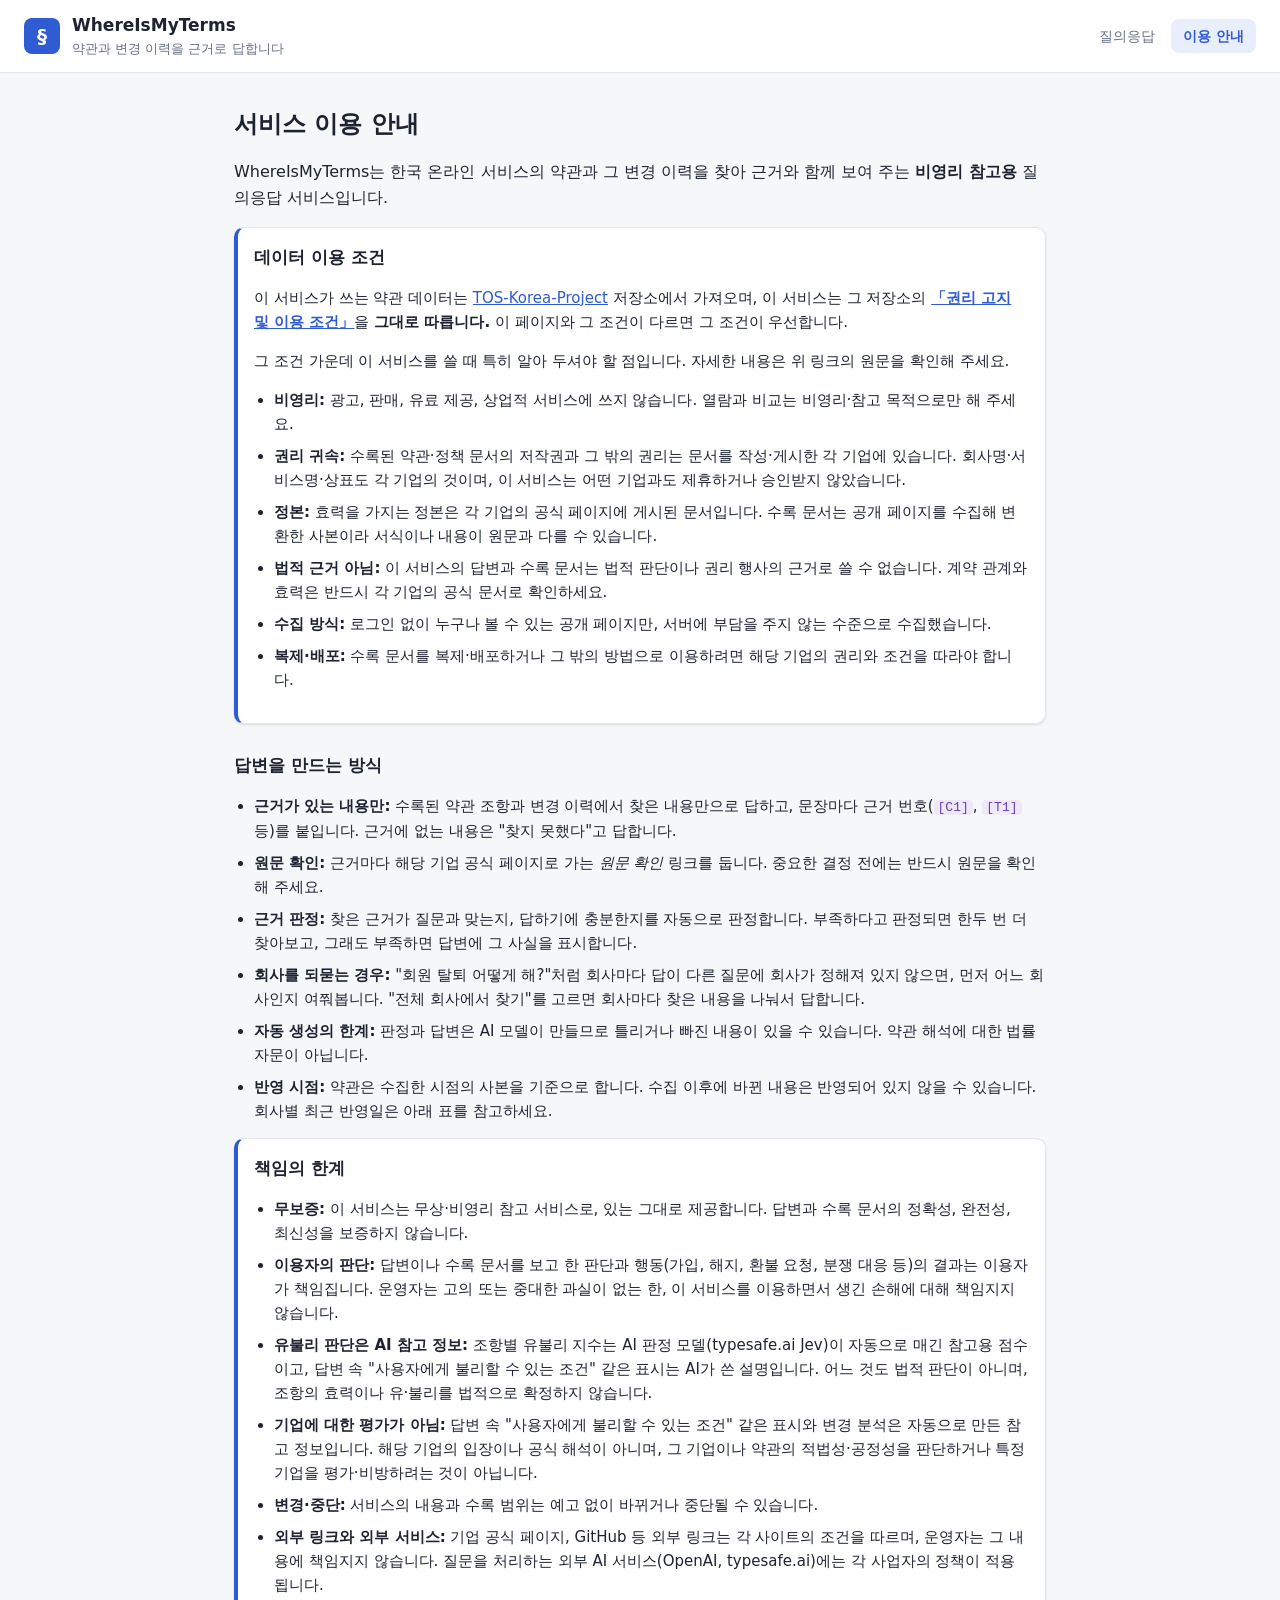
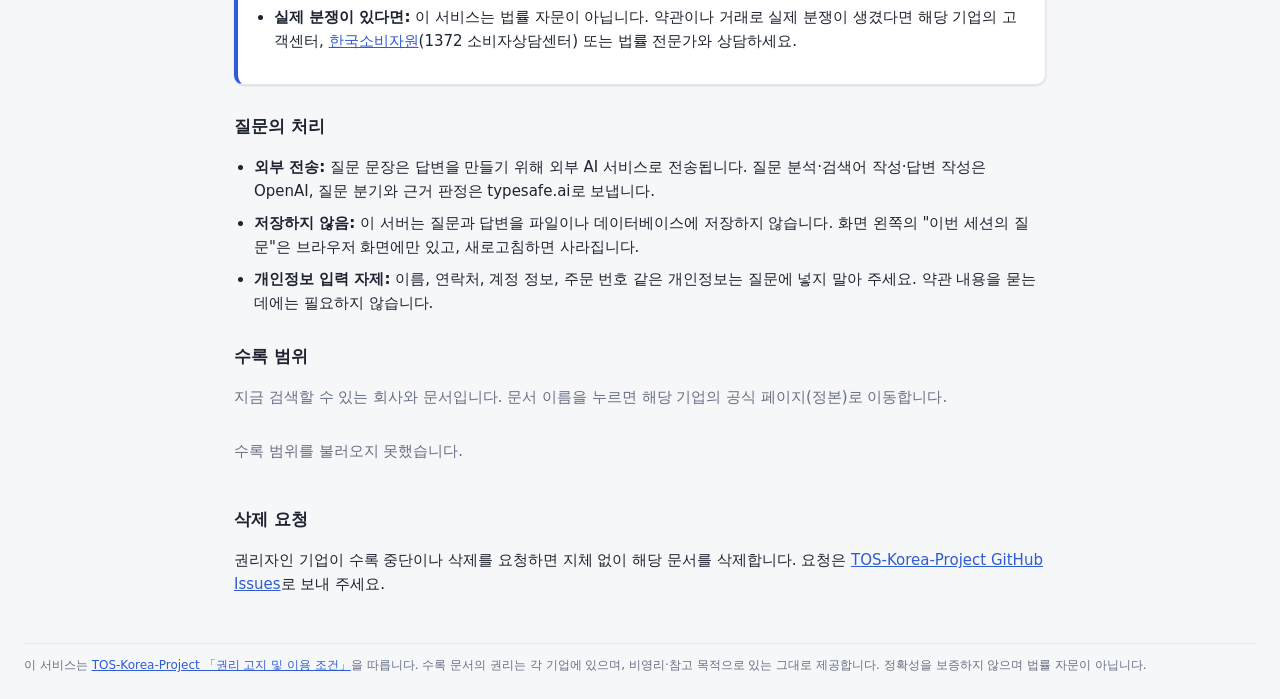
==== wimt/web_static/rules.html @ f5bdb1ad "WhereIsMyTerms: 약관 변경 추적 + 약관 질의응답 (공개본) 약관을 조항 단위로 나눠 버전 사이 변경과 유불리(AI 참고 점수)를 추적하고, 약관·변경 이력·인용 법령" ====
<!doctype html>
<html lang="ko">
<head>
  <meta charset="utf-8">
  <meta name="viewport" content="width=device-width, initial-scale=1">
  <title>서비스 이용 안내 · WhereIsMyTerms</title>
  <link rel="stylesheet" href="app.css">
</head>
<body>
  <header class="topbar">
    <div class="brand">
      <span class="logo" aria-hidden="true">§</span>
      <div>
        <h1>WhereIsMyTerms</h1>
        <p>약관과 변경 이력을 근거로 답합니다</p>
      </div>
      <nav class="tabs" aria-label="페이지">
        <a href="/">질의응답</a>
        <a href="/rules" aria-current="page">이용 안내</a>
      </nav>
    </div>
  </header>

  <main class="doc">
    <h1>서비스 이용 안내</h1>
    <p class="lead">WhereIsMyTerms는 한국 온라인 서비스의 약관과 그 변경 이력을 찾아 근거와 함께 보여 주는 <strong>비영리 참고용</strong> 질의응답 서비스입니다.</p>

    <section class="card callout">
      <h2>데이터 이용 조건</h2>
      <p>이 서비스가 쓰는 약관 데이터는 <a href="https://github.com/jinbumlee95/TOS-Korea-Project" target="_blank" rel="noopener">TOS-Korea-Project</a> 저장소에서 가져오며,
        이 서비스는 그 저장소의
        <a href="https://github.com/jinbumlee95/TOS-Korea-Project/tree/main#%EA%B6%8C%EB%A6%AC-%EA%B3%A0%EC%A7%80-%EB%B0%8F-%EC%9D%B4%EC%9A%A9-%EC%A1%B0%EA%B1%B4" target="_blank" rel="noopener"><strong>「권리 고지 및 이용 조건」</strong></a>을
        <strong>그대로 따릅니다.</strong> 이 페이지와 그 조건이 다르면 그 조건이 우선합니다.</p>
      <p>그 조건 가운데 이 서비스를 쓸 때 특히 알아 두셔야 할 점입니다. 자세한 내용은 위 링크의 원문을 확인해 주세요.</p>
      <ul>
        <li><strong>비영리:</strong> 광고, 판매, 유료 제공, 상업적 서비스에 쓰지 않습니다. 열람과 비교는 비영리·참고 목적으로만 해 주세요.</li>
        <li><strong>권리 귀속:</strong> 수록된 약관·정책 문서의 저작권과 그 밖의 권리는 문서를 작성·게시한 각 기업에 있습니다. 회사명·서비스명·상표도 각 기업의 것이며, 이 서비스는 어떤 기업과도 제휴하거나 승인받지 않았습니다.</li>
        <li><strong>정본:</strong> 효력을 가지는 정본은 각 기업의 공식 페이지에 게시된 문서입니다. 수록 문서는 공개 페이지를 수집해 변환한 사본이라 서식이나 내용이 원문과 다를 수 있습니다.</li>
        <li><strong>법적 근거 아님:</strong> 이 서비스의 답변과 수록 문서는 법적 판단이나 권리 행사의 근거로 쓸 수 없습니다. 계약 관계와 효력은 반드시 각 기업의 공식 문서로 확인하세요.</li>
        <li><strong>수집 방식:</strong> 로그인 없이 누구나 볼 수 있는 공개 페이지만, 서버에 부담을 주지 않는 수준으로 수집했습니다.</li>
        <li><strong>복제·배포:</strong> 수록 문서를 복제·배포하거나 그 밖의 방법으로 이용하려면 해당 기업의 권리와 조건을 따라야 합니다.</li>
      </ul>
    </section>

    <section>
      <h2>답변을 만드는 방식</h2>
      <ul>
        <li><strong>근거가 있는 내용만:</strong> 수록된 약관 조항과 변경 이력에서 찾은 내용만으로 답하고, 문장마다 근거 번호(<code>[C1]</code>, <code>[T1]</code> 등)를 붙입니다. 근거에 없는 내용은 "찾지 못했다"고 답합니다.</li>
        <li><strong>원문 확인:</strong> 근거마다 해당 기업 공식 페이지로 가는 <em>원문 확인</em> 링크를 둡니다. 중요한 결정 전에는 반드시 원문을 확인해 주세요.</li>
        <li><strong>근거 판정:</strong> 찾은 근거가 질문과 맞는지, 답하기에 충분한지를 자동으로 판정합니다. 부족하다고 판정되면 한두 번 더 찾아보고, 그래도 부족하면 답변에 그 사실을 표시합니다.</li>
        <li><strong>회사를 되묻는 경우:</strong> "회원 탈퇴 어떻게 해?"처럼 회사마다 답이 다른 질문에 회사가 정해져 있지 않으면, 먼저 어느 회사인지 여쭤봅니다. "전체 회사에서 찾기"를 고르면 회사마다 찾은 내용을 나눠서 답합니다.</li>
        <li><strong>자동 생성의 한계:</strong> 판정과 답변은 AI 모델이 만들므로 틀리거나 빠진 내용이 있을 수 있습니다. 약관 해석에 대한 법률 자문이 아닙니다.</li>
        <li><strong>반영 시점:</strong> 약관은 수집한 시점의 사본을 기준으로 합니다. 수집 이후에 바뀐 내용은 반영되어 있지 않을 수 있습니다. 회사별 최근 반영일은 아래 표를 참고하세요.</li>
      </ul>
    </section>

    <section class="card callout">
      <h2>책임의 한계</h2>
      <ul>
        <li><strong>무보증:</strong> 이 서비스는 무상·비영리 참고 서비스로, 있는 그대로 제공합니다. 답변과 수록 문서의 정확성, 완전성, 최신성을 보증하지 않습니다.</li>
        <li><strong>이용자의 판단:</strong> 답변이나 수록 문서를 보고 한 판단과 행동(가입, 해지, 환불 요청, 분쟁 대응 등)의 결과는 이용자가 책임집니다.
          운영자는 고의 또는 중대한 과실이 없는 한, 이 서비스를 이용하면서 생긴 손해에 대해 책임지지 않습니다.</li>
        <li><strong>유불리 판단은 AI 참고 정보:</strong> 조항별 유불리 지수는 AI 판정 모델(typesafe.ai Jev)이 자동으로 매긴 참고용 점수이고,
          답변 속 "사용자에게 불리할 수 있는 조건" 같은 표시는 AI가 쓴 설명입니다. 어느 것도 법적 판단이 아니며, 조항의 효력이나 유·불리를 법적으로 확정하지 않습니다.</li>
        <li><strong>기업에 대한 평가가 아님:</strong> 답변 속 "사용자에게 불리할 수 있는 조건" 같은 표시와 변경 분석은 자동으로 만든 참고 정보입니다.
          해당 기업의 입장이나 공식 해석이 아니며, 그 기업이나 약관의 적법성·공정성을 판단하거나 특정 기업을 평가·비방하려는 것이 아닙니다.</li>
        <li><strong>변경·중단:</strong> 서비스의 내용과 수록 범위는 예고 없이 바뀌거나 중단될 수 있습니다.</li>
        <li><strong>외부 링크와 외부 서비스:</strong> 기업 공식 페이지, GitHub 등 외부 링크는 각 사이트의 조건을 따르며, 운영자는 그 내용에 책임지지 않습니다.
          질문을 처리하는 외부 AI 서비스(OpenAI, typesafe.ai)에는 각 사업자의 정책이 적용됩니다.</li>
        <li><strong>실제 분쟁이 있다면:</strong> 이 서비스는 법률 자문이 아닙니다. 약관이나 거래로 실제 분쟁이 생겼다면 해당 기업의 고객센터,
          <a href="https://www.kca.go.kr" target="_blank" rel="noopener">한국소비자원</a>(1372 소비자상담센터) 또는 법률 전문가와 상담하세요.</li>
      </ul>
    </section>

    <section>
      <h2>질문의 처리</h2>
      <ul>
        <li><strong>외부 전송:</strong> 질문 문장은 답변을 만들기 위해 외부 AI 서비스로 전송됩니다. 질문 분석·검색어 작성·답변 작성은 OpenAI, 질문 분기와 근거 판정은 typesafe.ai로 보냅니다.</li>
        <li><strong>저장하지 않음:</strong> 이 서버는 질문과 답변을 파일이나 데이터베이스에 저장하지 않습니다. 화면 왼쪽의 "이번 세션의 질문"은 브라우저 화면에만 있고, 새로고침하면 사라집니다.</li>
        <li><strong>개인정보 입력 자제:</strong> 이름, 연락처, 계정 정보, 주문 번호 같은 개인정보는 질문에 넣지 말아 주세요. 약관 내용을 묻는 데에는 필요하지 않습니다.</li>
      </ul>
    </section>

    <section>
      <h2>수록 범위</h2>
      <p class="muted">지금 검색할 수 있는 회사와 문서입니다. 문서 이름을 누르면 해당 기업의 공식 페이지(정본)로 이동합니다.</p>
      <div id="coverage" class="coverage"><p class="muted">불러오는 중…</p></div>
    </section>

    <section>
      <h2>삭제 요청</h2>
      <p>권리자인 기업이 수록 중단이나 삭제를 요청하면 지체 없이 해당 문서를 삭제합니다.
        요청은 <a href="https://github.com/jinbumlee95/TOS-Korea-Project/issues" target="_blank" rel="noopener">TOS-Korea-Project GitHub Issues</a>로 보내 주세요.</p>
    </section>
  </main>

  <footer class="site-footer">
    <p>이 서비스는 <a href="https://github.com/jinbumlee95/TOS-Korea-Project/tree/main#%EA%B6%8C%EB%A6%AC-%EA%B3%A0%EC%A7%80-%EB%B0%8F-%EC%9D%B4%EC%9A%A9-%EC%A1%B0%EA%B1%B4" target="_blank" rel="noopener">TOS-Korea-Project 「권리 고지 및 이용 조건」</a>을 따릅니다.
      수록 문서의 권리는 각 기업에 있으며, 비영리·참고 목적으로 있는 그대로 제공합니다. 정확성을 보증하지 않으며 법률 자문이 아닙니다.</p>
  </footer>
  <script src="rules.js"></script>
</body>
</html>
---- wimt/web_static/app.css ----
:root {
  --bg: #f6f7f9; --panel: #ffffff; --text: #1d2330; --muted: #667085; --line: #e3e6eb;
  --accent: #2f5bd3; --accent-soft: #e8eefc; --ok: #1f8a4c; --ok-soft: #e6f4ec; --warn: #b26a00; --warn-soft: #fdf2e0;
  --err: #c0362c; --err-soft: #fbeaea; --cite: #6a3fb5; --cite-soft: #efe8fb;
  --radius: 10px; --shadow: 0 1px 2px rgba(16, 24, 40, .06), 0 1px 3px rgba(16, 24, 40, .08);
  color-scheme: light;
}
@media (prefers-color-scheme: dark) {
  :root {
    --bg: #12151c; --panel: #1a1f29; --text: #e6e9ef; --muted: #98a2b3; --line: #2b3240;
    --accent: #7ea2ff; --accent-soft: #1f2a44; --ok: #5cc98a; --ok-soft: #173024; --warn: #f0b35a; --warn-soft: #33270f;
    --err: #ff7b72; --err-soft: #3a1a1a; --cite: #b99cff; --cite-soft: #2a2140; --shadow: none;
    color-scheme: dark;
  }
}
* { box-sizing: border-box; }
[hidden] { display: none !important; }
body {
  margin: 0; background: var(--bg); color: var(--text);
  font: 15px/1.6 "Pretendard", "Apple SD Gothic Neo", "Malgun Gothic", system-ui, sans-serif;
}
button { font: inherit; cursor: pointer; }
.sr-only { position: absolute; width: 1px; height: 1px; overflow: hidden; clip: rect(0 0 0 0); }

.topbar { background: var(--panel); border-bottom: 1px solid var(--line); padding: 12px 24px; }
.brand { display: flex; gap: 12px; align-items: center; max-width: 1280px; margin: 0 auto; }
.logo { width: 36px; height: 36px; border-radius: 8px; background: var(--accent); color: #fff;
        display: grid; place-items: center; font-weight: 700; font-size: 20px; }
.brand h1 { margin: 0; font-size: 17px; }
.brand p { margin: 0; color: var(--muted); font-size: 13px; }

.layout { display: grid; grid-template-columns: 280px minmax(0, 1fr); gap: 24px; max-width: 1280px;
          margin: 0 auto; padding: 24px; }
@media (max-width: 860px) { .layout { grid-template-columns: 1fr; padding: 16px; } }

.sidebar section { margin-bottom: 24px; }
.sidebar h2, .evidence-wrap h2 { font-size: 13px; font-weight: 600; color: var(--muted); margin: 0 0 8px;
                                 text-transform: none; letter-spacing: .02em; }
.companies { display: flex; flex-direction: column; gap: 4px; }
.company { display: flex; justify-content: space-between; align-items: center; width: 100%; text-align: left;
           padding: 8px 12px; border: 1px solid transparent; border-radius: 8px; background: none; color: var(--text); }
.company:hover { background: var(--panel); border-color: var(--line); }
.company[aria-checked="true"] { background: var(--accent-soft); border-color: var(--accent); color: var(--accent); font-weight: 600; }
.company small { color: var(--muted); font-weight: 400; }
.examples { display: flex; flex-direction: column; gap: 6px; }
.examples button { text-align: left; padding: 8px 12px; border: 1px solid var(--line); border-radius: 8px;
                   background: var(--panel); color: var(--text); font-size: 13px; }
.examples button:hover { border-color: var(--accent); }
.history { margin: 0; padding: 0; list-style: none; font-size: 13px; }
.history li { margin-bottom: 2px; }
.history li.empty { color: var(--muted); }
.history button { display: block; width: 100%; background: none; border: none; padding: 4px 0; color: var(--accent);
                  text-align: left; white-space: nowrap; overflow: hidden; text-overflow: ellipsis; }
.status { margin: 10px 0 0; color: var(--muted); font-size: 13px; }

.main { display: flex; flex-direction: column; gap: 16px; min-width: 0; }
.card { background: var(--panel); border: 1px solid var(--line); border-radius: var(--radius); box-shadow: var(--shadow); padding: 16px; }

.ask textarea { width: 100%; resize: vertical; border: 1px solid var(--line); border-radius: 8px; padding: 12px;
                font: inherit; background: var(--bg); color: var(--text); }
.ask textarea:focus { outline: 2px solid var(--accent-soft); border-color: var(--accent); }
.ask-bar { display: flex; align-items: center; gap: 12px; margin-top: 10px; }
.scope { color: var(--muted); font-size: 13px; flex: 1; }
.hint { color: var(--muted); font-size: 12px; }
.ask button { padding: 8px 18px; border: none; border-radius: 8px; background: var(--accent); color: #fff; font-weight: 600; }
.ask button:disabled { opacity: .5; cursor: wait; }

.steps { list-style: none; margin: 0; padding: 0; display: flex; flex-wrap: wrap; gap: 8px; }
.step { display: flex; gap: 10px; align-items: flex-start; padding: 10px 12px; border-radius: 8px; border: 1px solid var(--line);
        min-width: 150px; flex: 1; }
.step .icon { width: 20px; height: 20px; border-radius: 50%; flex: none; display: grid; place-items: center; font-size: 12px;
              border: 2px solid var(--line); color: var(--muted); margin-top: 2px; }
.step .label { font-weight: 600; font-size: 14px; }
.step .detail { color: var(--muted); font-size: 12px; }
.step.running { border-color: var(--accent); background: var(--accent-soft); }
.step.running .icon { border-color: var(--accent); border-top-color: transparent; animation: spin .8s linear infinite; }
.step.done .icon { background: var(--ok); border-color: var(--ok); color: #fff; }
.step.error .icon { background: var(--err); border-color: var(--err); color: #fff; }
.step.skipped { opacity: .45; }
@keyframes spin { to { transform: rotate(360deg); } }
@media (prefers-reduced-motion: reduce) { .step.running .icon { animation: none; } }

.error { border-color: var(--err); background: var(--err-soft); color: var(--err); }
.notice { padding: 10px 12px; border-radius: 8px; background: var(--warn-soft); color: var(--warn); margin-bottom: 12px; font-size: 14px; }
.answer p { margin: 0 0 10px; }
.answer p:last-child { margin-bottom: 0; }
.cite { display: inline-block; padding: 0 6px; margin: 0 1px; border-radius: 6px; border: none; font-size: 12px; font-weight: 600;
        background: var(--cite-soft); color: var(--cite); vertical-align: 1px; }
.cite:hover { outline: 1px solid var(--cite); }
.choices { display: flex; flex-wrap: wrap; gap: 8px; margin-top: 12px; }
.choices button { padding: 6px 14px; border-radius: 999px; border: 1px solid var(--accent); background: var(--accent-soft);
                  color: var(--accent); font-weight: 600; font-size: 14px; }
.choices button:hover { background: var(--accent); color: #fff; }
.choices button.all { border-color: var(--line); background: none; color: var(--muted); font-weight: 400; }
.meta { margin-top: 12px; padding-top: 10px; border-top: 1px solid var(--line); color: var(--muted); font-size: 12px;
        display: flex; flex-wrap: wrap; gap: 4px 16px; }

.evidence { display: flex; flex-direction: column; gap: 8px; }
.ev { background: var(--panel); border: 1px solid var(--line); border-radius: var(--radius); overflow: hidden; }
.ev.cited { border-color: var(--cite); }
.ev.flash { box-shadow: 0 0 0 3px var(--cite-soft); }
.ev summary { cursor: pointer; padding: 10px 12px; display: flex; gap: 10px; align-items: baseline; list-style: none; }
.ev summary::-webkit-details-marker { display: none; }
.ev .tag { font-weight: 700; font-size: 12px; padding: 1px 7px; border-radius: 6px; background: var(--cite-soft); color: var(--cite); flex: none; }
.ev:not(.cited) .tag { background: var(--line); color: var(--muted); }
.ev .head { font-size: 14px; }
.ev .sub { color: var(--muted); font-size: 12px; margin-left: auto; white-space: nowrap; }
.ev pre { margin: 0; padding: 12px; border-top: 1px solid var(--line); white-space: pre-wrap; word-break: break-word;
          font: 13px/1.6 inherit; background: var(--bg); max-height: 420px; overflow: auto; }
.count { color: var(--muted); font-weight: 400; }
.trace { margin-top: 12px; }
.trace summary { cursor: pointer; color: var(--muted); font-size: 13px; }
.trace pre { font-size: 12px; background: var(--panel); border: 1px solid var(--line); border-radius: 8px; padding: 12px;
             max-height: 360px; overflow: auto; white-space: pre-wrap; word-break: break-all; }

/* 페이지 탭 · 안내 문구 · 이용 안내 페이지 */
.brand { flex-wrap: wrap; }
.tabs { margin-left: auto; display: flex; gap: 4px; }
.tabs a { padding: 6px 12px; border-radius: 8px; color: var(--muted); text-decoration: none; font-size: 14px; }
.tabs a:hover { background: var(--bg); color: var(--text); }
.tabs a[aria-current="page"] { background: var(--accent-soft); color: var(--accent); font-weight: 600; }
a { color: var(--accent); }
.muted { color: var(--muted); }
.disclaimer { margin: 10px 0 0; font-size: 12px; color: var(--muted); }
.site-footer { max-width: 1280px; margin: 8px auto 24px; padding: 0 24px; font-size: 12px; color: var(--muted); }
.site-footer p { border-top: 1px solid var(--line); padding-top: 12px; margin: 0; }
.ev .source { font-size: 12px; white-space: nowrap; }
.doc { max-width: 860px; margin: 0 auto; padding: 24px; }
.doc h1 { font-size: 24px; margin: 8px 0 8px; }
.doc h2 { font-size: 17px; margin: 28px 0 8px; }
.doc .lead { font-size: 16px; }
.doc ul { padding-left: 20px; }
.doc li { margin-bottom: 8px; }
.doc code { font-size: 13px; background: var(--cite-soft); color: var(--cite); padding: 0 4px; border-radius: 4px; }
.callout { border-left: 4px solid var(--accent); }
.callout h2 { margin-top: 0; }
.coverage { display: flex; flex-direction: column; gap: 8px; }
.doclist { margin: 0; padding: 8px 12px 12px 32px; border-top: 1px solid var(--line); font-size: 14px; }
.doclist li { margin-bottom: 4px; }
.doclist .muted { font-size: 12px; margin-left: 6px; }
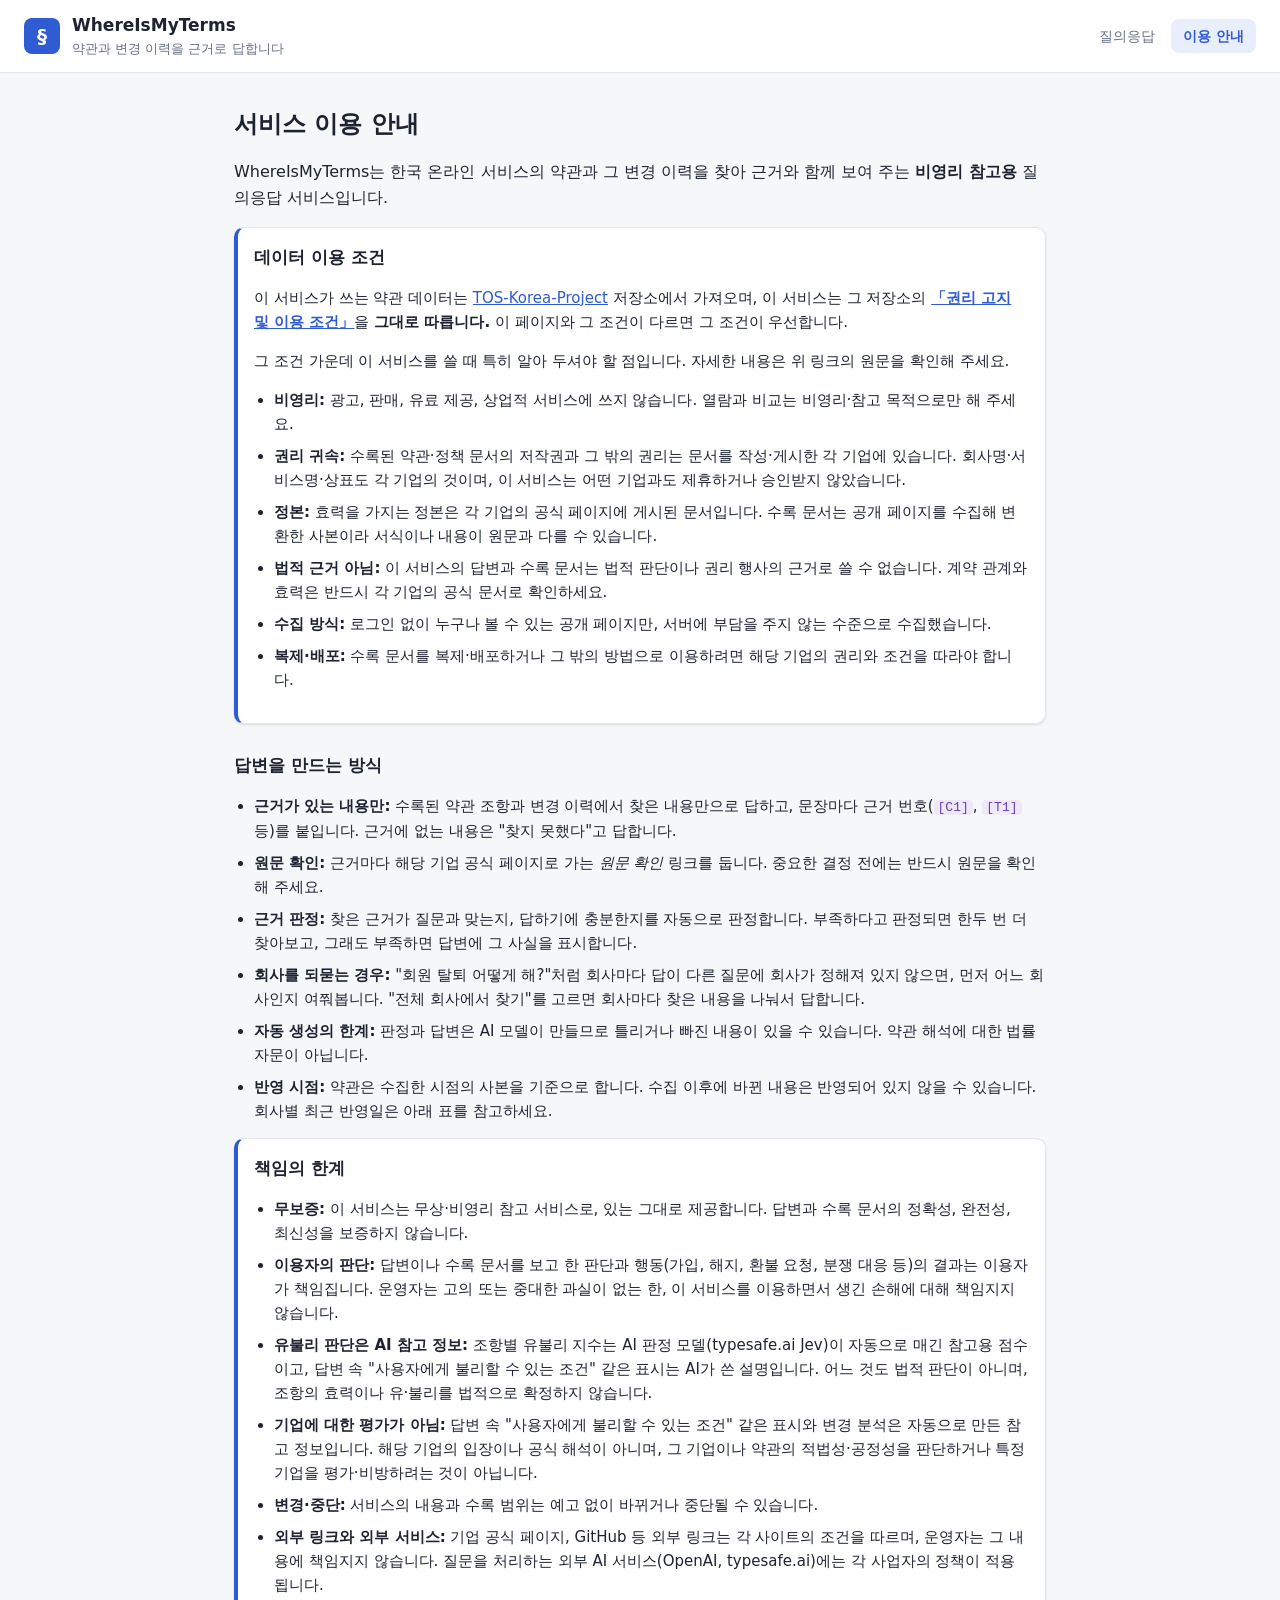
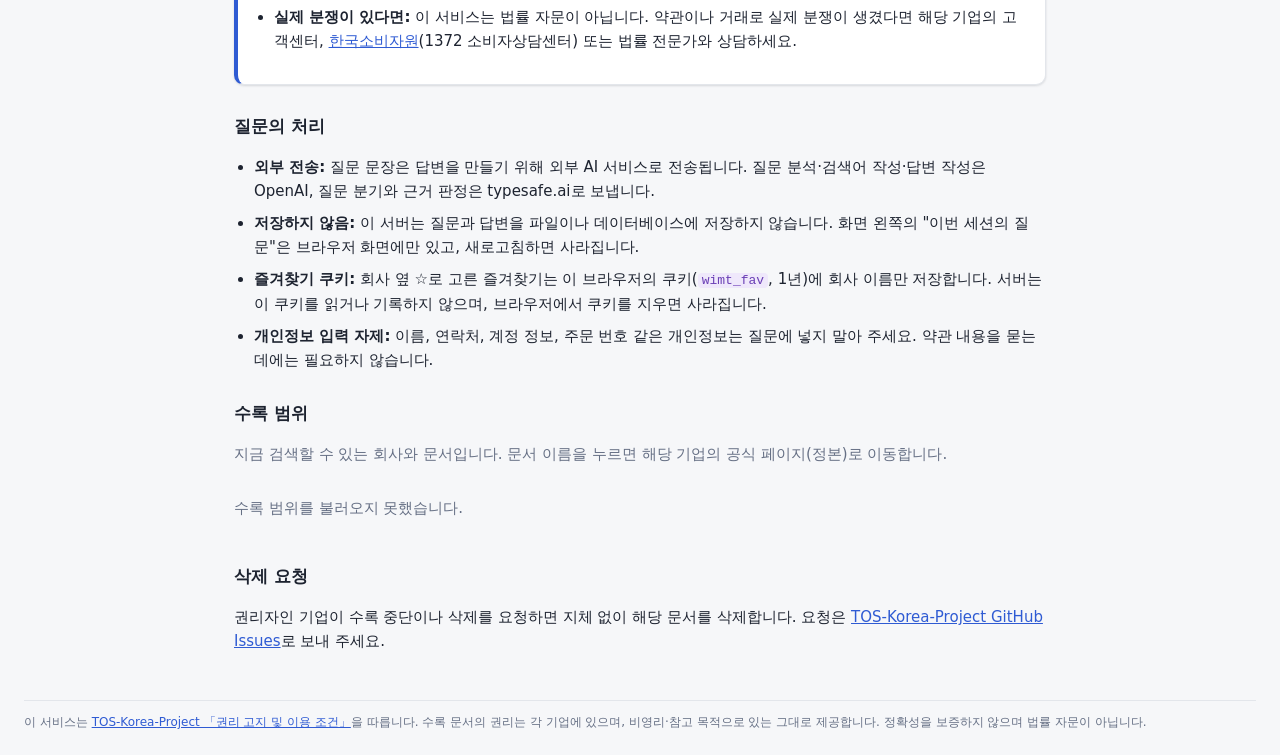
==== commit 771b0a72: "웹 동시 사용·회사 검색/즐겨찾기, 판정 요청 크기 제한과 보류 안내, 추천 질문, 충분성 기준 - 여러 사용자가 동시에 질문 (작업 스레드 공유, 넘치면 대기열 후 503) - " ====
--- a/wimt/web_static/rules.html
+++ b/wimt/web_static/rules.html
@@ -77,6 +77,8 @@
       <ul>
         <li><strong>외부 전송:</strong> 질문 문장은 답변을 만들기 위해 외부 AI 서비스로 전송됩니다. 질문 분석·검색어 작성·답변 작성은 OpenAI, 질문 분기와 근거 판정은 typesafe.ai로 보냅니다.</li>
         <li><strong>저장하지 않음:</strong> 이 서버는 질문과 답변을 파일이나 데이터베이스에 저장하지 않습니다. 화면 왼쪽의 "이번 세션의 질문"은 브라우저 화면에만 있고, 새로고침하면 사라집니다.</li>
+        <li><strong>즐겨찾기 쿠키:</strong> 회사 옆 ☆로 고른 즐겨찾기는 이 브라우저의 쿠키(<code>wimt_fav</code>, 1년)에 회사 이름만 저장합니다.
+          서버는 이 쿠키를 읽거나 기록하지 않으며, 브라우저에서 쿠키를 지우면 사라집니다.</li>
         <li><strong>개인정보 입력 자제:</strong> 이름, 연락처, 계정 정보, 주문 번호 같은 개인정보는 질문에 넣지 말아 주세요. 약관 내용을 묻는 데에는 필요하지 않습니다.</li>
       </ul>
     </section>
--- a/wimt/web_static/app.css
+++ b/wimt/web_static/app.css
@@ -36,7 +36,18 @@
 .sidebar section { margin-bottom: 24px; }
 .sidebar h2, .evidence-wrap h2 { font-size: 13px; font-weight: 600; color: var(--muted); margin: 0 0 8px;
                                  text-transform: none; letter-spacing: .02em; }
-.companies { display: flex; flex-direction: column; gap: 4px; }
+.company-search { width: 100%; margin-bottom: 8px; padding: 8px 12px; border: 1px solid var(--line); border-radius: 8px;
+                  background: var(--panel); color: var(--text); font: inherit; font-size: 14px; }
+.company-search:focus { outline: 2px solid var(--accent-soft); border-color: var(--accent); }
+.companies { display: flex; flex-direction: column; gap: 4px; max-height: 55vh; overflow-y: auto; padding-right: 2px; }
+.companies .group { margin: 8px 4px 2px; font-size: 12px; color: var(--muted); }
+.companies .empty { margin: 8px 4px; font-size: 13px; color: var(--muted); }
+.company-row { display: flex; align-items: center; gap: 2px; }
+.company-row .company { flex: 1; min-width: 0; }
+.fav { flex: none; width: 32px; height: 32px; border: none; border-radius: 8px; background: none; color: var(--muted);
+       font-size: 16px; line-height: 1; cursor: pointer; }
+.fav:hover { background: var(--panel); color: var(--warn); }
+.fav[aria-pressed="true"] { color: var(--warn); }
 .company { display: flex; justify-content: space-between; align-items: center; width: 100%; text-align: left;
            padding: 8px 12px; border: 1px solid transparent; border-radius: 8px; background: none; color: var(--text); }
 .company:hover { background: var(--panel); border-color: var(--line); }
@@ -91,6 +102,10 @@
 .choices button { padding: 6px 14px; border-radius: 999px; border: 1px solid var(--accent); background: var(--accent-soft);
                   color: var(--accent); font-weight: 600; font-size: 14px; }
 .choices button:hover { background: var(--accent); color: #fff; }
+.suggest { margin-top: 16px; }
+.suggest-label { font-size: 13px; color: var(--muted); }
+.suggest-label small { font-size: 12px; }
+.suggest .choices { margin-top: 6px; }
 .choices button.all { border-color: var(--line); background: none; color: var(--muted); font-weight: 400; }
 .meta { margin-top: 12px; padding-top: 10px; border-top: 1px solid var(--line); color: var(--muted); font-size: 12px;
         display: flex; flex-wrap: wrap; gap: 4px 16px; }
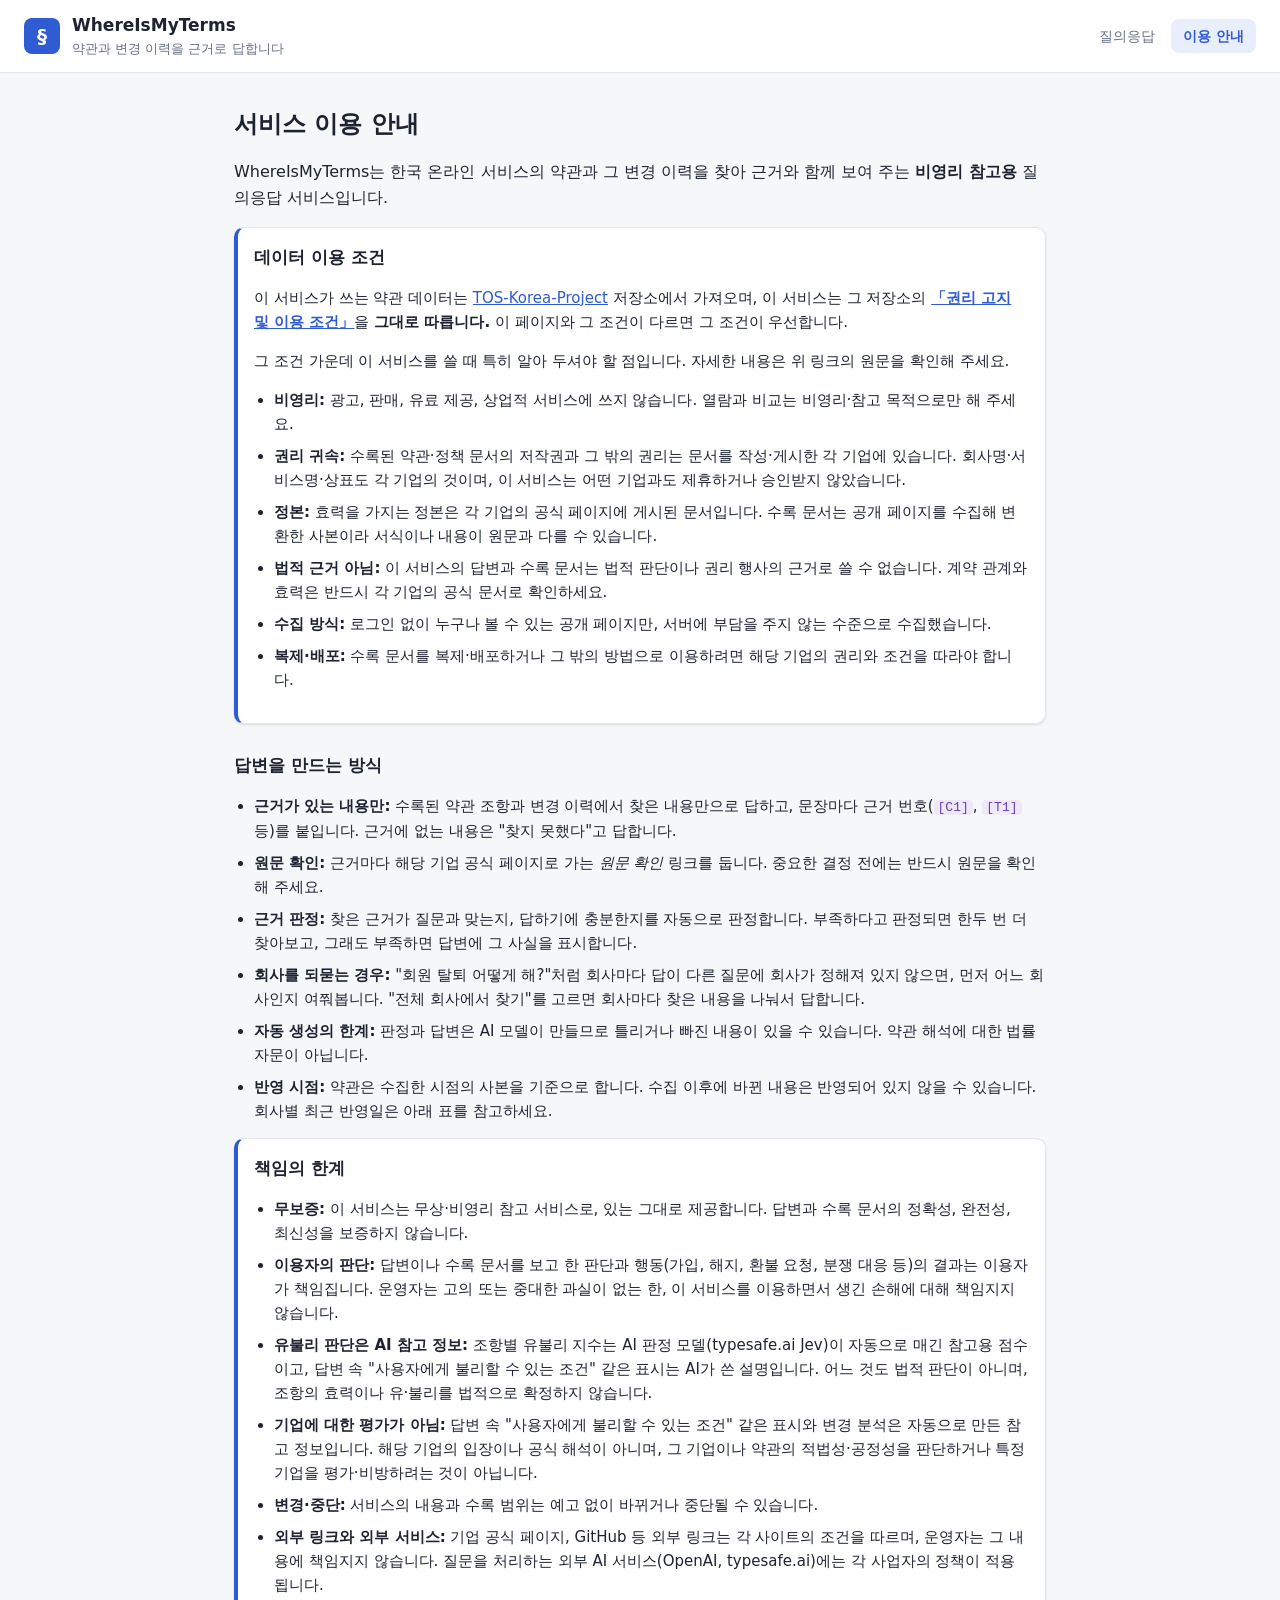
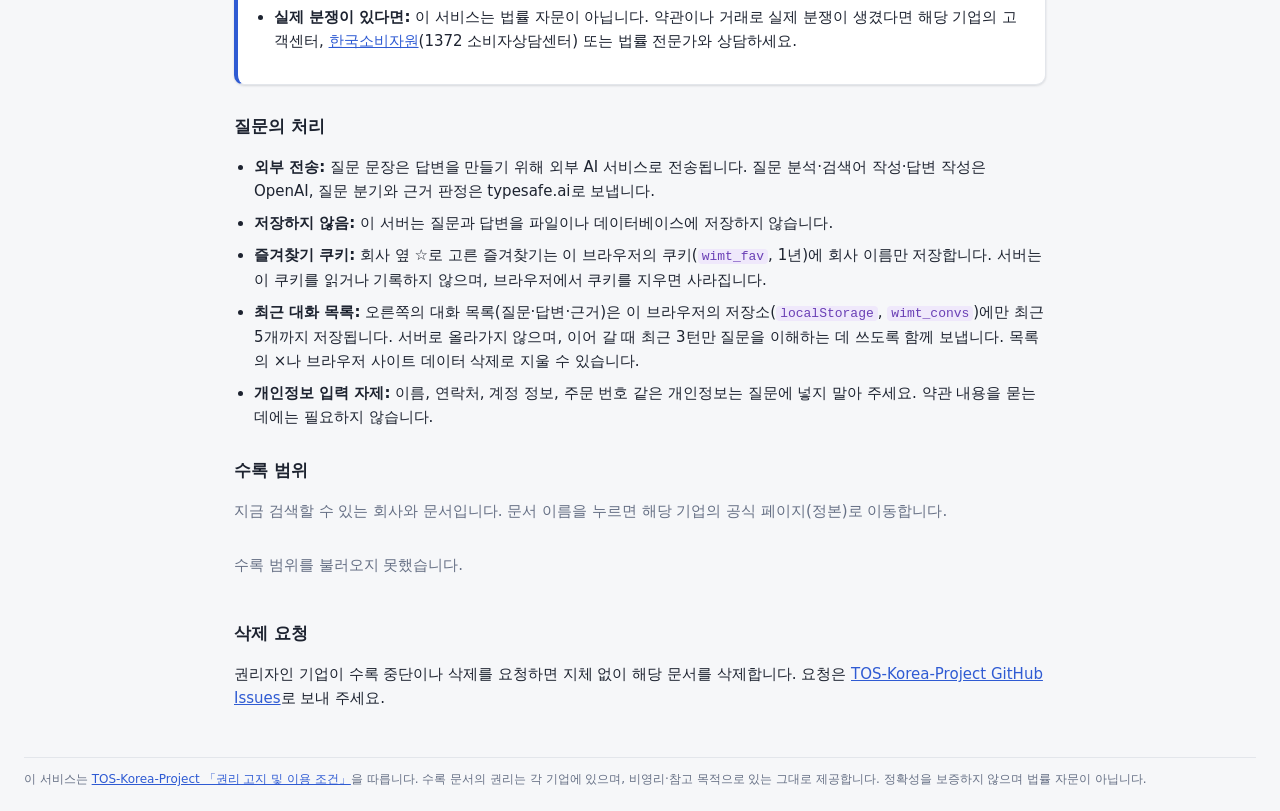
==== commit 52435591: "긴 목록 항 채점 제외·DirectML 전용, 회사별 최근 대화·추천 질문 회사 전환·토스 추가, 답변 끝 '알고 있는 버전' 안내·수집본 표기, 근거 번호 말풍선, 웹 화면 캡처" ====
--- a/wimt/web_static/rules.html
+++ b/wimt/web_static/rules.html
@@ -76,9 +76,11 @@
       <h2>질문의 처리</h2>
       <ul>
         <li><strong>외부 전송:</strong> 질문 문장은 답변을 만들기 위해 외부 AI 서비스로 전송됩니다. 질문 분석·검색어 작성·답변 작성은 OpenAI, 질문 분기와 근거 판정은 typesafe.ai로 보냅니다.</li>
-        <li><strong>저장하지 않음:</strong> 이 서버는 질문과 답변을 파일이나 데이터베이스에 저장하지 않습니다. 화면 왼쪽의 "이번 세션의 질문"은 브라우저 화면에만 있고, 새로고침하면 사라집니다.</li>
+        <li><strong>저장하지 않음:</strong> 이 서버는 질문과 답변을 파일이나 데이터베이스에 저장하지 않습니다.</li>
         <li><strong>즐겨찾기 쿠키:</strong> 회사 옆 ☆로 고른 즐겨찾기는 이 브라우저의 쿠키(<code>wimt_fav</code>, 1년)에 회사 이름만 저장합니다.
           서버는 이 쿠키를 읽거나 기록하지 않으며, 브라우저에서 쿠키를 지우면 사라집니다.</li>
+        <li><strong>최근 대화 목록:</strong> 오른쪽의 대화 목록(질문·답변·근거)은 이 브라우저의 저장소(<code>localStorage</code>, <code>wimt_convs</code>)에만 최근 5개까지 저장됩니다.
+          서버로 올라가지 않으며, 이어 갈 때 최근 3턴만 질문을 이해하는 데 쓰도록 함께 보냅니다. 목록의 ×나 브라우저 사이트 데이터 삭제로 지울 수 있습니다.</li>
         <li><strong>개인정보 입력 자제:</strong> 이름, 연락처, 계정 정보, 주문 번호 같은 개인정보는 질문에 넣지 말아 주세요. 약관 내용을 묻는 데에는 필요하지 않습니다.</li>
       </ul>
     </section>
--- a/wimt/web_static/app.css
+++ b/wimt/web_static/app.css
@@ -23,15 +23,42 @@
 .sr-only { position: absolute; width: 1px; height: 1px; overflow: hidden; clip: rect(0 0 0 0); }
 
 .topbar { background: var(--panel); border-bottom: 1px solid var(--line); padding: 12px 24px; }
-.brand { display: flex; gap: 12px; align-items: center; max-width: 1280px; margin: 0 auto; }
+.brand { display: flex; gap: 12px; align-items: center; max-width: 1560px; margin: 0 auto; }
 .logo { width: 36px; height: 36px; border-radius: 8px; background: var(--accent); color: #fff;
         display: grid; place-items: center; font-weight: 700; font-size: 20px; }
 .brand h1 { margin: 0; font-size: 17px; }
 .brand p { margin: 0; color: var(--muted); font-size: 13px; }
 
-.layout { display: grid; grid-template-columns: 280px minmax(0, 1fr); gap: 24px; max-width: 1280px;
-          margin: 0 auto; padding: 24px; }
-@media (max-width: 860px) { .layout { grid-template-columns: 1fr; padding: 16px; } }
+.layout { display: grid; grid-template-columns: 280px minmax(0, 1fr) 260px; grid-template-areas: "side main convs";
+          gap: 24px; max-width: 1560px; margin: 0 auto; padding: 24px; }
+.sidebar { grid-area: side; }
+.main { grid-area: main; }
+.convs-panel { grid-area: convs; }
+@media (max-width: 1180px) {
+  .layout { grid-template-columns: 280px minmax(0, 1fr); grid-template-areas: "side main" "convs main"; grid-template-rows: auto 1fr; }
+}
+@media (max-width: 860px) { .layout { grid-template-columns: 1fr; grid-template-areas: "side" "convs" "main"; padding: 16px; } }
+
+/* 오른쪽: 회사별 대화 목록 (최근 것이 위) */
+.convs-panel h2 { font-size: 13px; font-weight: 600; color: var(--muted); margin: 0 0 4px; }
+.convs-note { margin: 0 0 8px; font-size: 12px; color: var(--muted); }
+.convs { margin: 0; padding: 0; list-style: none; display: flex; flex-direction: column; gap: 6px;
+         max-height: 75vh; overflow-y: auto; }
+.convs .empty { font-size: 13px; color: var(--muted); }
+.conv { position: relative; }
+.conv-open { display: flex; flex-direction: column; gap: 2px; width: 100%; text-align: left; padding: 8px 28px 8px 12px;
+             border: 1px solid var(--line); border-radius: 8px; background: var(--panel); color: var(--text); }
+.conv-open:hover { border-color: var(--accent); }
+.conv.active .conv-open { border-color: var(--accent); background: var(--accent-soft); }
+.conv-company { align-self: flex-start; font-size: 11px; font-weight: 600; padding: 0 7px; border-radius: 999px;
+                background: var(--accent-soft); color: var(--accent); }
+.conv.active .conv-company { background: var(--accent); color: #fff; }
+.conv-title { font-size: 13px; font-weight: 600; overflow: hidden; text-overflow: ellipsis; white-space: nowrap; }
+.conv-last { font-size: 12px; color: var(--muted); overflow: hidden; text-overflow: ellipsis; white-space: nowrap; }
+.conv-meta { font-size: 11px; color: var(--muted); }
+.conv-del { position: absolute; top: 4px; right: 4px; width: 22px; height: 22px; border: none; border-radius: 6px;
+            background: none; color: var(--muted); font-size: 15px; line-height: 1; }
+.conv-del:hover { background: var(--err-soft); color: var(--err); }
 
 .sidebar section { margin-bottom: 24px; }
 .sidebar h2, .evidence-wrap h2 { font-size: 13px; font-weight: 600; color: var(--muted); margin: 0 0 8px;
@@ -39,7 +66,10 @@
 .company-search { width: 100%; margin-bottom: 8px; padding: 8px 12px; border: 1px solid var(--line); border-radius: 8px;
                   background: var(--panel); color: var(--text); font: inherit; font-size: 14px; }
 .company-search:focus { outline: 2px solid var(--accent-soft); border-color: var(--accent); }
-.companies { display: flex; flex-direction: column; gap: 4px; max-height: 55vh; overflow-y: auto; padding-right: 2px; }
+/* 회사 목록: 한 번에 6줄 정도(줄 42px + 간격 4px)만 보이고 나머지는 스크롤 */
+.companies { display: flex; flex-direction: column; gap: 4px; max-height: calc(6 * 42px + 5 * 4px); overflow-y: auto;
+             padding-right: 2px; overscroll-behavior: contain; border-bottom: 1px solid var(--line); position: relative; }
+.company-row { flex: none; }
 .companies .group { margin: 8px 4px 2px; font-size: 12px; color: var(--muted); }
 .companies .empty { margin: 8px 4px; font-size: 13px; color: var(--muted); }
 .company-row { display: flex; align-items: center; gap: 2px; }
@@ -57,12 +87,19 @@
 .examples button { text-align: left; padding: 8px 12px; border: 1px solid var(--line); border-radius: 8px;
                    background: var(--panel); color: var(--text); font-size: 13px; }
 .examples button:hover { border-color: var(--accent); }
-.history { margin: 0; padding: 0; list-style: none; font-size: 13px; }
-.history li { margin-bottom: 2px; }
-.history li.empty { color: var(--muted); }
-.history button { display: block; width: 100%; background: none; border: none; padding: 4px 0; color: var(--accent);
-                  text-align: left; white-space: nowrap; overflow: hidden; text-overflow: ellipsis; }
 .status { margin: 10px 0 0; color: var(--muted); font-size: 13px; }
+.progress-head { display: flex; justify-content: space-between; align-items: baseline; margin-bottom: 10px; }
+.progress-title { font-size: 13px; font-weight: 600; color: var(--accent); }
+.timer { font-variant-numeric: tabular-nums; font-size: 13px; color: var(--muted); }
+.progress.done .progress-title { color: var(--ok); }
+.progress.failed .progress-title { color: var(--err); }
+.ev-group + .ev-group { margin-top: 20px; }
+.ev-note { margin: -4px 0 8px; font-size: 12px; color: var(--muted); }
+.ev.law .tag { background: var(--warn-soft); color: var(--warn); }
+.ev mark.hl { background: #fff1a8; color: inherit; border-radius: 3px; padding: 0 1px; box-shadow: 0 0 0 1px #f2d54a inset; }
+@media (prefers-color-scheme: dark) { .ev mark.hl { background: #5a4a0c; box-shadow: 0 0 0 1px #8a7415 inset; } }
+.ev .hl-count { font-size: 11px; padding: 1px 6px; border-radius: 999px; background: #fff1a8; color: #6b5800; white-space: nowrap; flex: none; }
+@media (prefers-color-scheme: dark) { .ev .hl-count { background: #5a4a0c; color: #f5e27a; } }
 
 .main { display: flex; flex-direction: column; gap: 16px; min-width: 0; }
 .card { background: var(--panel); border: 1px solid var(--line); border-radius: var(--radius); box-shadow: var(--shadow); padding: 16px; }
@@ -73,8 +110,14 @@
 .ask-bar { display: flex; align-items: center; gap: 12px; margin-top: 10px; }
 .scope { color: var(--muted); font-size: 13px; flex: 1; }
 .hint { color: var(--muted); font-size: 12px; }
-.ask button { padding: 8px 18px; border: none; border-radius: 8px; background: var(--accent); color: #fff; font-weight: 600; }
-.ask button:disabled { opacity: .5; cursor: wait; }
+.thread { color: var(--accent); font-size: 12px; }
+.new-thread { padding: 4px 10px; border: 1px solid var(--line); border-radius: 999px; background: none;
+              color: var(--muted); font-size: 12px; cursor: pointer; }
+.new-thread:hover { border-color: var(--accent); color: var(--accent); }
+.understood { margin: 0 0 10px; padding: 8px 12px; border-radius: 8px; background: var(--accent-soft);
+              color: var(--accent); font-size: 13px; }
+.ask #submit { padding: 8px 18px; border: none; border-radius: 8px; background: var(--accent); color: #fff; font-weight: 600; }
+.ask #submit:disabled { opacity: .5; cursor: wait; }
 
 .steps { list-style: none; margin: 0; padding: 0; display: flex; flex-wrap: wrap; gap: 8px; }
 .step { display: flex; gap: 10px; align-items: flex-start; padding: 10px 12px; border-radius: 8px; border: 1px solid var(--line);
@@ -83,6 +126,8 @@
               border: 2px solid var(--line); color: var(--muted); margin-top: 2px; }
 .step .label { font-weight: 600; font-size: 14px; }
 .step .detail { color: var(--muted); font-size: 12px; }
+.step .step-time { font-size: 11px; color: var(--muted); font-variant-numeric: tabular-nums; margin-top: 2px; }
+.step .step-time:empty { display: none; }
 .step.running { border-color: var(--accent); background: var(--accent-soft); }
 .step.running .icon { border-color: var(--accent); border-top-color: transparent; animation: spin .8s linear infinite; }
 .step.done .icon { background: var(--ok); border-color: var(--ok); color: #fff; }
@@ -137,7 +182,7 @@
 a { color: var(--accent); }
 .muted { color: var(--muted); }
 .disclaimer { margin: 10px 0 0; font-size: 12px; color: var(--muted); }
-.site-footer { max-width: 1280px; margin: 8px auto 24px; padding: 0 24px; font-size: 12px; color: var(--muted); }
+.site-footer { max-width: 1560px; margin: 8px auto 24px; padding: 0 24px; font-size: 12px; color: var(--muted); }
 .site-footer p { border-top: 1px solid var(--line); padding-top: 12px; margin: 0; }
 .ev .source { font-size: 12px; white-space: nowrap; }
 .doc { max-width: 860px; margin: 0 auto; padding: 24px; }
@@ -153,3 +198,10 @@
 .doclist { margin: 0; padding: 8px 12px 12px 32px; border-top: 1px solid var(--line); font-size: 14px; }
 .doclist li { margin-bottom: 4px; }
 .doclist .muted { font-size: 12px; margin-left: 6px; }
+
+/* 근거 번호 말풍선 (app.js showTip): 마우스를 올리면 바로 뜬다 */
+.tip { position: absolute; z-index: 1000; max-width: min(360px, calc(100vw - 16px)); padding: 8px 10px;
+       border-radius: 8px; background: var(--text); color: var(--panel); font-size: 12.5px; line-height: 1.5;
+       white-space: pre-line; pointer-events: none; box-shadow: 0 4px 12px rgba(16, 24, 40, .18); }
+[data-tip] { cursor: help; }
+.cite[data-tip] { cursor: pointer; }
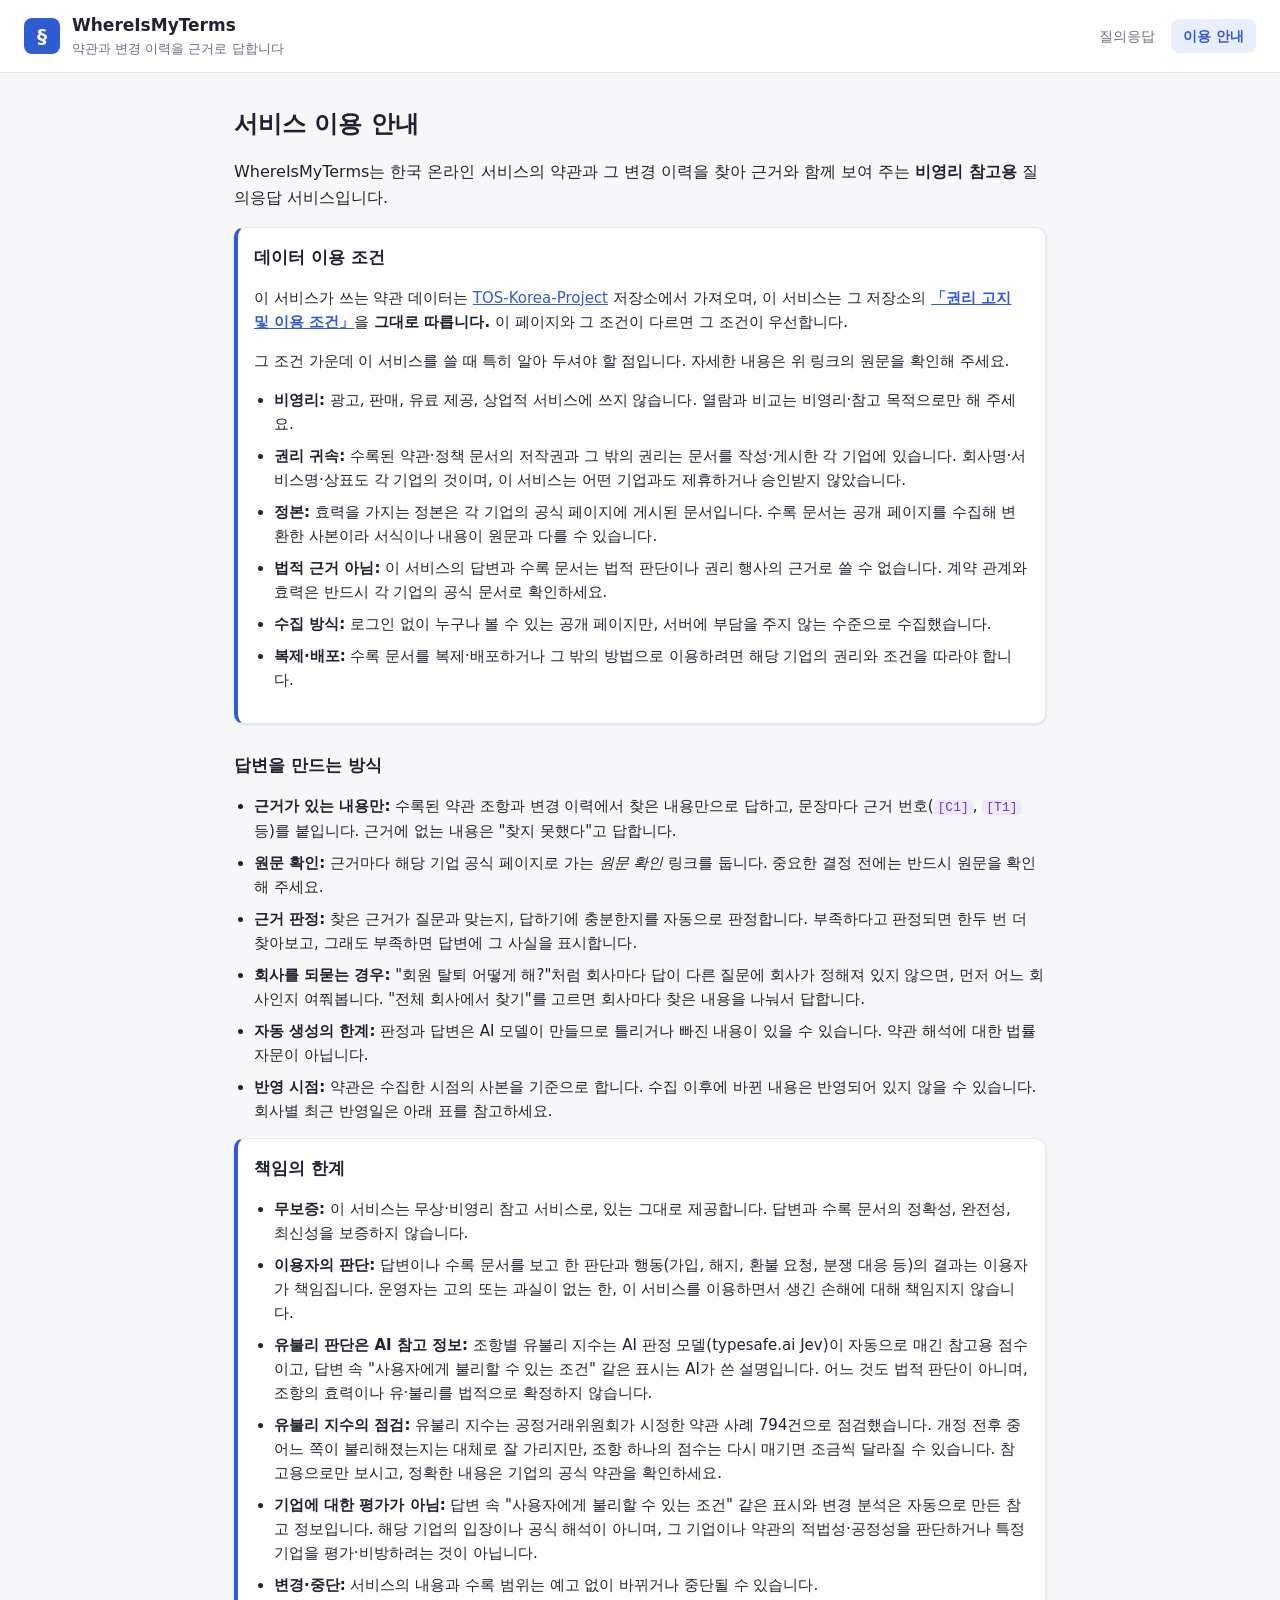
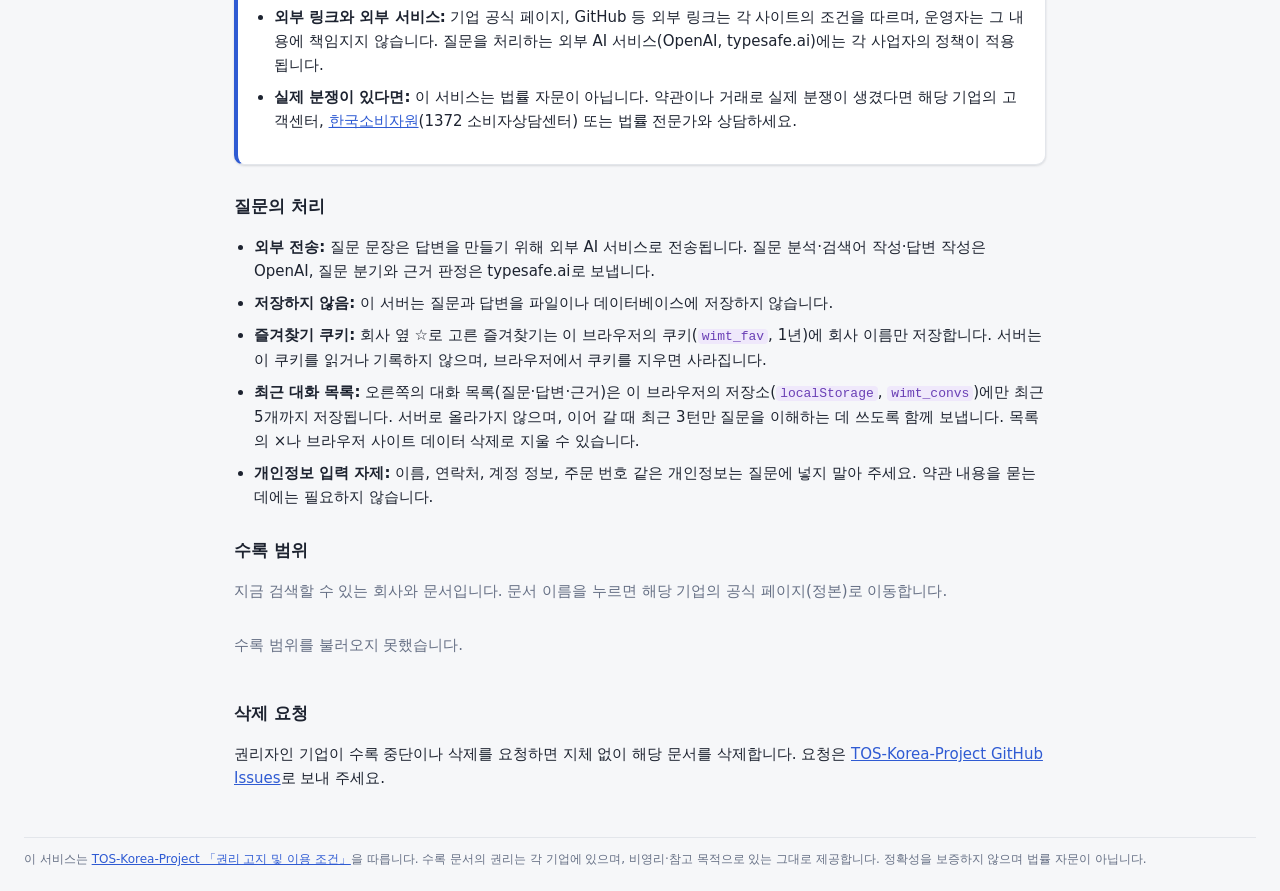
==== commit e54f32db: "유불리 지수 검증 근거(공정위 시정 사례 794쌍)·기준선 규칙 공정위 기준 정렬, 이용 안내 운영자 면책 문구 수정, 전체 회사 검색에서 SLA 문서 제외 Co-Authored-" ====
--- a/wimt/web_static/rules.html
+++ b/wimt/web_static/rules.html
@@ -59,9 +59,12 @@
       <ul>
         <li><strong>무보증:</strong> 이 서비스는 무상·비영리 참고 서비스로, 있는 그대로 제공합니다. 답변과 수록 문서의 정확성, 완전성, 최신성을 보증하지 않습니다.</li>
         <li><strong>이용자의 판단:</strong> 답변이나 수록 문서를 보고 한 판단과 행동(가입, 해지, 환불 요청, 분쟁 대응 등)의 결과는 이용자가 책임집니다.
-          운영자는 고의 또는 중대한 과실이 없는 한, 이 서비스를 이용하면서 생긴 손해에 대해 책임지지 않습니다.</li>
+          운영자는 고의 또는 과실이 없는 한, 이 서비스를 이용하면서 생긴 손해에 대해 책임지지 않습니다.</li>
         <li><strong>유불리 판단은 AI 참고 정보:</strong> 조항별 유불리 지수는 AI 판정 모델(typesafe.ai Jev)이 자동으로 매긴 참고용 점수이고,
           답변 속 "사용자에게 불리할 수 있는 조건" 같은 표시는 AI가 쓴 설명입니다. 어느 것도 법적 판단이 아니며, 조항의 효력이나 유·불리를 법적으로 확정하지 않습니다.</li>
+        <li><strong>유불리 지수의 점검:</strong> 유불리 지수는 공정거래위원회가 시정한 약관 사례 794건으로 점검했습니다.
+          개정 전후 중 어느 쪽이 불리해졌는지는 대체로 잘 가리지만, 조항 하나의 점수는 다시 매기면 조금씩 달라질 수 있습니다.
+          참고용으로만 보시고, 정확한 내용은 기업의 공식 약관을 확인하세요.</li>
         <li><strong>기업에 대한 평가가 아님:</strong> 답변 속 "사용자에게 불리할 수 있는 조건" 같은 표시와 변경 분석은 자동으로 만든 참고 정보입니다.
           해당 기업의 입장이나 공식 해석이 아니며, 그 기업이나 약관의 적법성·공정성을 판단하거나 특정 기업을 평가·비방하려는 것이 아닙니다.</li>
         <li><strong>변경·중단:</strong> 서비스의 내용과 수록 범위는 예고 없이 바뀌거나 중단될 수 있습니다.</li>
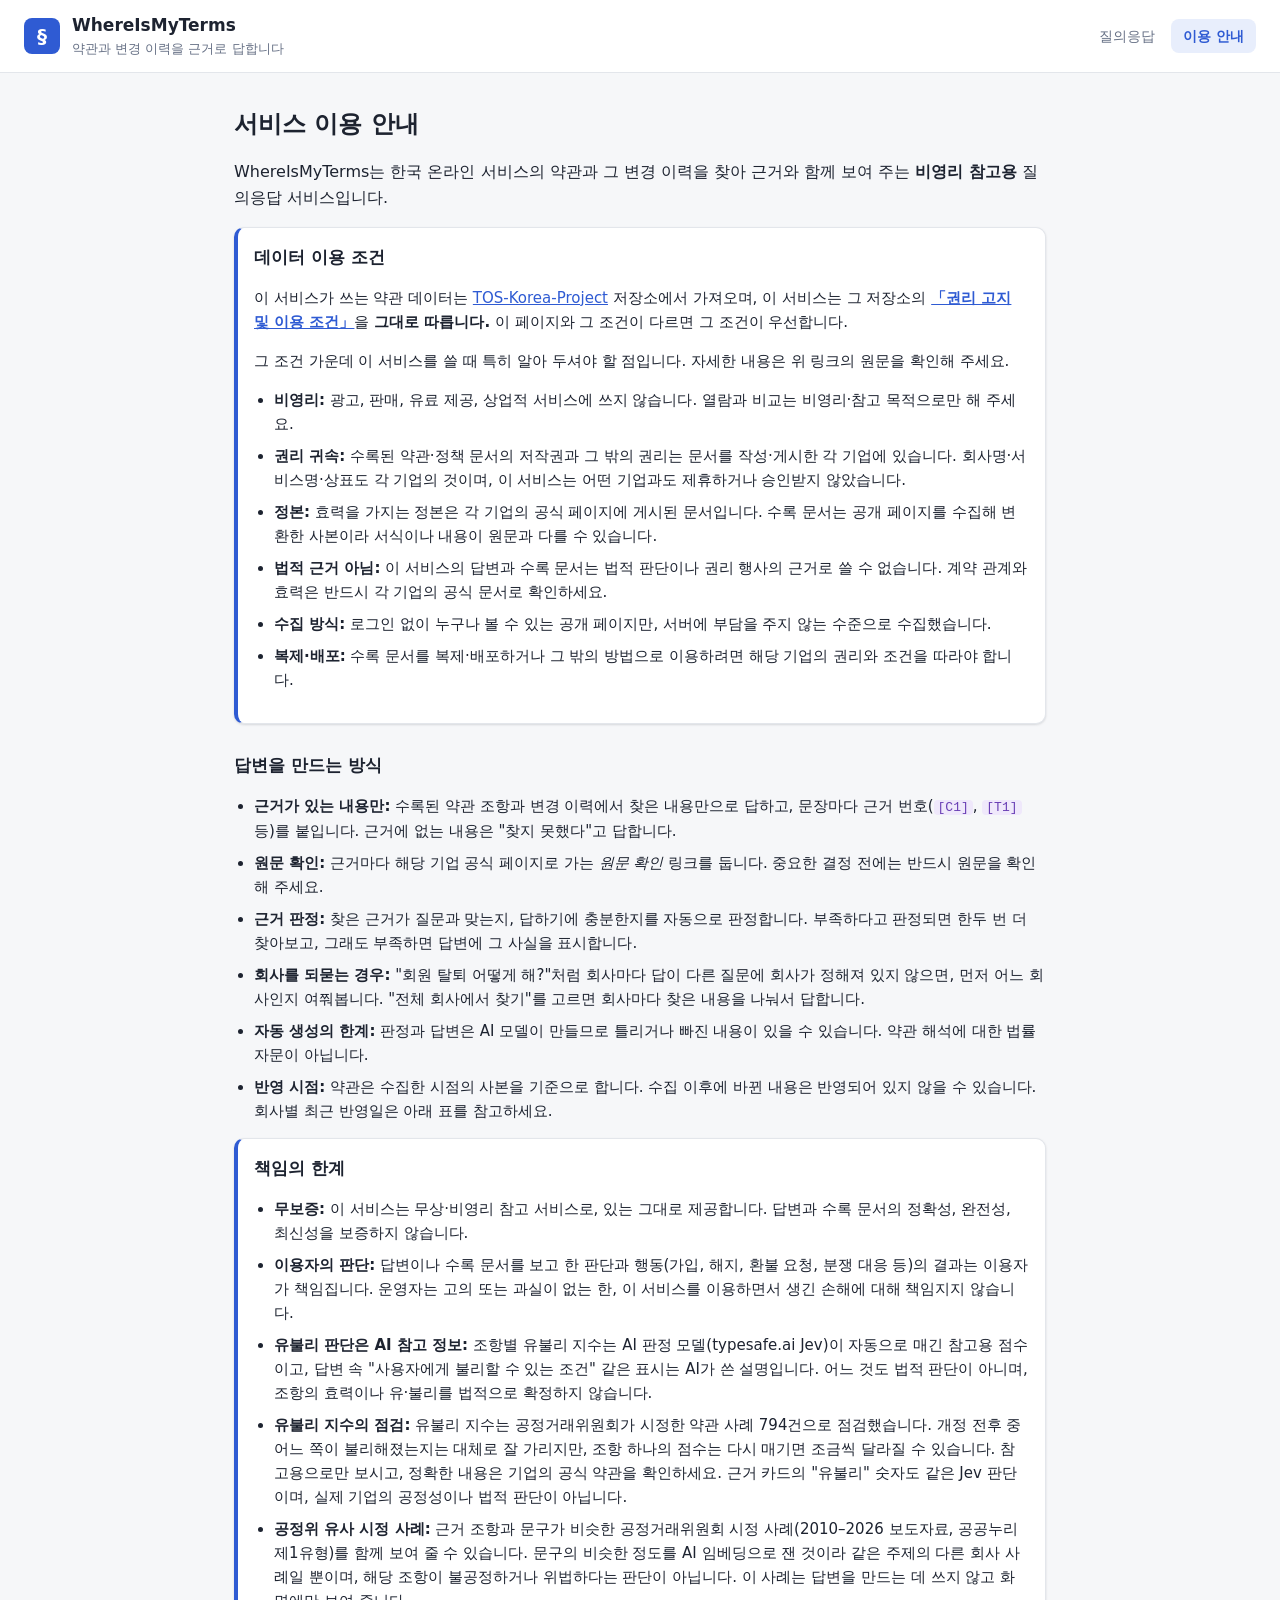
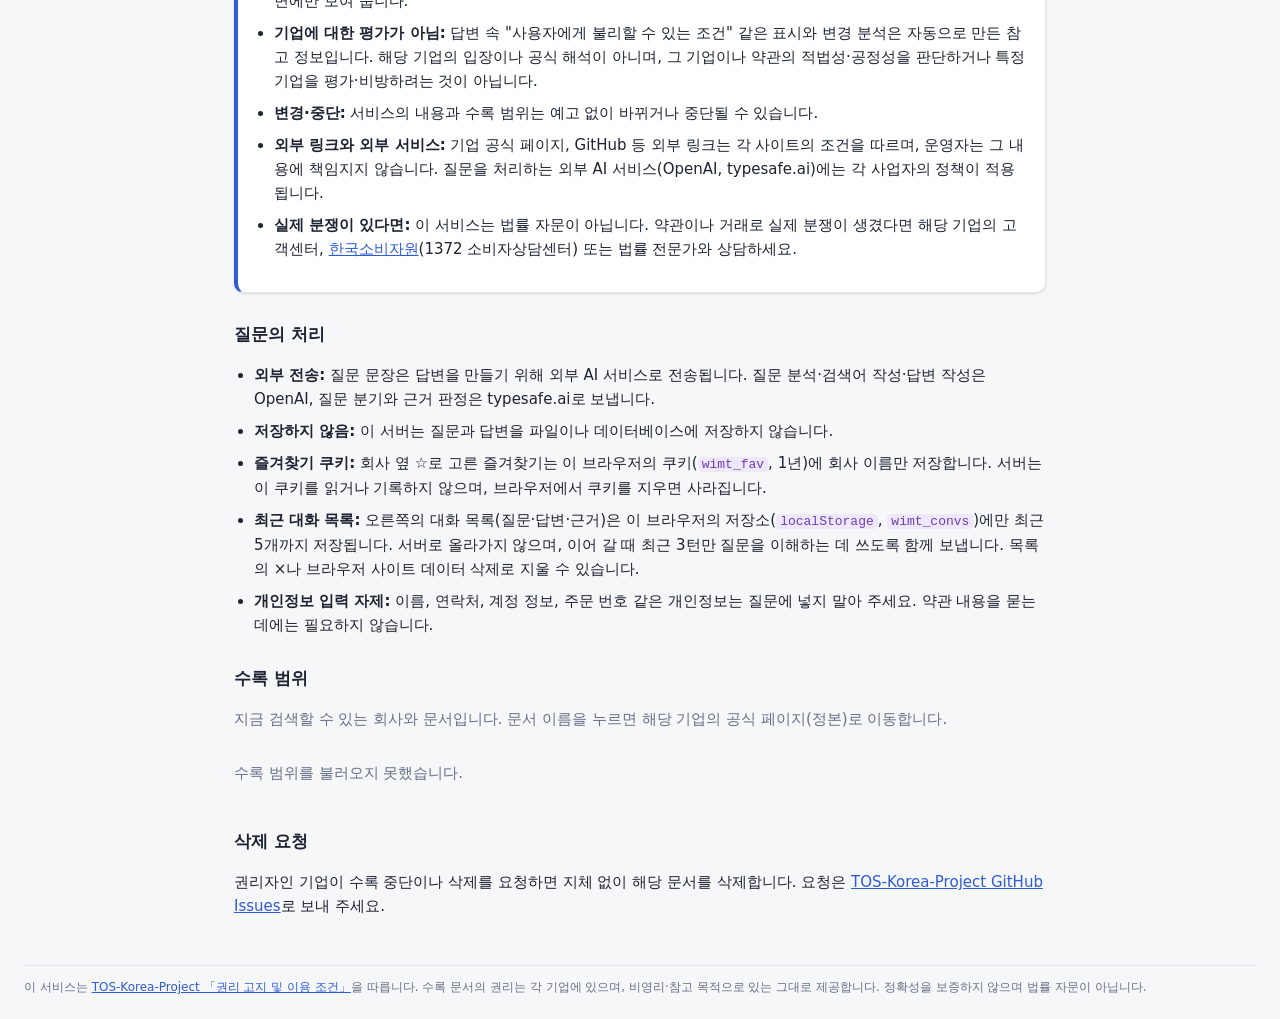
==== commit fb316593: "평가 기록(EVALUATION.md), 긴 조항 창 채점(앞뒤 연결 정보 포함), 근거 카드 유불리 지수 표시, 공정위 유사 시정 사례 참고 표시 Co-Authored-By: Cl" ====
--- a/wimt/web_static/rules.html
+++ b/wimt/web_static/rules.html
@@ -64,7 +64,11 @@
           답변 속 "사용자에게 불리할 수 있는 조건" 같은 표시는 AI가 쓴 설명입니다. 어느 것도 법적 판단이 아니며, 조항의 효력이나 유·불리를 법적으로 확정하지 않습니다.</li>
         <li><strong>유불리 지수의 점검:</strong> 유불리 지수는 공정거래위원회가 시정한 약관 사례 794건으로 점검했습니다.
           개정 전후 중 어느 쪽이 불리해졌는지는 대체로 잘 가리지만, 조항 하나의 점수는 다시 매기면 조금씩 달라질 수 있습니다.
-          참고용으로만 보시고, 정확한 내용은 기업의 공식 약관을 확인하세요.</li>
+          참고용으로만 보시고, 정확한 내용은 기업의 공식 약관을 확인하세요.
+          근거 카드의 "유불리" 숫자도 같은 Jev 판단이며, 실제 기업의 공정성이나 법적 판단이 아닙니다.</li>
+        <li><strong>공정위 유사 시정 사례:</strong> 근거 조항과 문구가 비슷한 공정거래위원회 시정 사례(2010–2026 보도자료, 공공누리 제1유형)를 함께 보여 줄 수 있습니다.
+          문구의 비슷한 정도를 AI 임베딩으로 잰 것이라 같은 주제의 다른 회사 사례일 뿐이며, 해당 조항이 불공정하거나 위법하다는 판단이 아닙니다.
+          이 사례는 답변을 만드는 데 쓰지 않고 화면에만 보여 줍니다.</li>
         <li><strong>기업에 대한 평가가 아님:</strong> 답변 속 "사용자에게 불리할 수 있는 조건" 같은 표시와 변경 분석은 자동으로 만든 참고 정보입니다.
           해당 기업의 입장이나 공식 해석이 아니며, 그 기업이나 약관의 적법성·공정성을 판단하거나 특정 기업을 평가·비방하려는 것이 아닙니다.</li>
         <li><strong>변경·중단:</strong> 서비스의 내용과 수록 범위는 예고 없이 바뀌거나 중단될 수 있습니다.</li>
--- a/wimt/web_static/app.css
+++ b/wimt/web_static/app.css
@@ -100,6 +100,29 @@
 @media (prefers-color-scheme: dark) { .ev mark.hl { background: #5a4a0c; box-shadow: 0 0 0 1px #8a7415 inset; } }
 .ev .hl-count { font-size: 11px; padding: 1px 6px; border-radius: 999px; background: #fff1a8; color: #6b5800; white-space: nowrap; flex: none; }
 @media (prefers-color-scheme: dark) { .ev .hl-count { background: #5a4a0c; color: #f5e27a; } }
+/* 유불리 지수 칩 (Jev 참고 점수): 불리 기준(−0.7) 이하는 빨강, +0.5 이상은 초록, 그 사이는 회색 */
+.ev .favor, .ev .ftc-count { font-size: 11px; padding: 1px 6px; border-radius: 999px; white-space: nowrap; flex: none;
+  font-variant-numeric: tabular-nums; cursor: help; }
+.ev .favor.neg { background: var(--err-soft); color: var(--err); }
+.ev .favor.mid { background: var(--bg); color: var(--muted); border: 1px solid var(--line); }
+.ev .favor.pos { background: var(--ok-soft); color: var(--ok); }
+.ev .ftc-count { background: var(--cite-soft); color: var(--cite); }
+/* 카드(.ev)에는 안쪽 여백이 없고 본문(pre)이 12px 를 쓴다. 덧붙인 영역도 같은 12px 를 둔다 */
+.ev .favor-note { margin: 0 12px 10px; padding: 8px 10px; border-radius: 8px; background: var(--bg); font-size: 12px; color: var(--muted); }
+.ev .favor-note strong { color: var(--text); font-weight: 600; }
+.ev .ftc { padding: 14px 12px 12px; border-top: 1px solid var(--line); }
+.ev .ftc-head { margin: 0 0 4px; font-size: 13px; font-weight: 600; color: var(--cite); }
+.ev .ftc-note { margin: 0 0 10px; font-size: 12px; line-height: 1.5; color: var(--muted); }
+.ev .ftc-case { border: 1px solid var(--line); border-radius: 8px; padding: 0; margin-top: 8px; }
+.ev .ftc-case > summary { padding: 8px 12px; font-size: 13px; display: flex; flex-wrap: wrap; gap: 6px; align-items: baseline; }
+.ev .ftc-issue { color: var(--muted); }
+.ev .ftc-case .sim { margin-left: auto; font-size: 11px; color: var(--muted); font-variant-numeric: tabular-nums; }
+.ev .ftc-pair { display: grid; grid-template-columns: 1fr 1fr; gap: 10px; padding: 4px 12px 0; }
+.ev .ftc-pair b { font-size: 12px; color: var(--muted); }
+.ev .ftc-pair pre { margin: 4px 0 0; padding: 8px 10px; border: 1px solid var(--line); border-radius: 6px;
+                    font-size: 12px; max-height: 220px; overflow: auto; }
+.ev .ftc-meta { margin: 0; padding: 8px 12px 10px; font-size: 12px; color: var(--muted); }
+@media (max-width: 720px) { .ev .ftc-pair { grid-template-columns: 1fr; } }
 
 .main { display: flex; flex-direction: column; gap: 16px; min-width: 0; }
 .card { background: var(--panel); border: 1px solid var(--line); border-radius: var(--radius); box-shadow: var(--shadow); padding: 16px; }
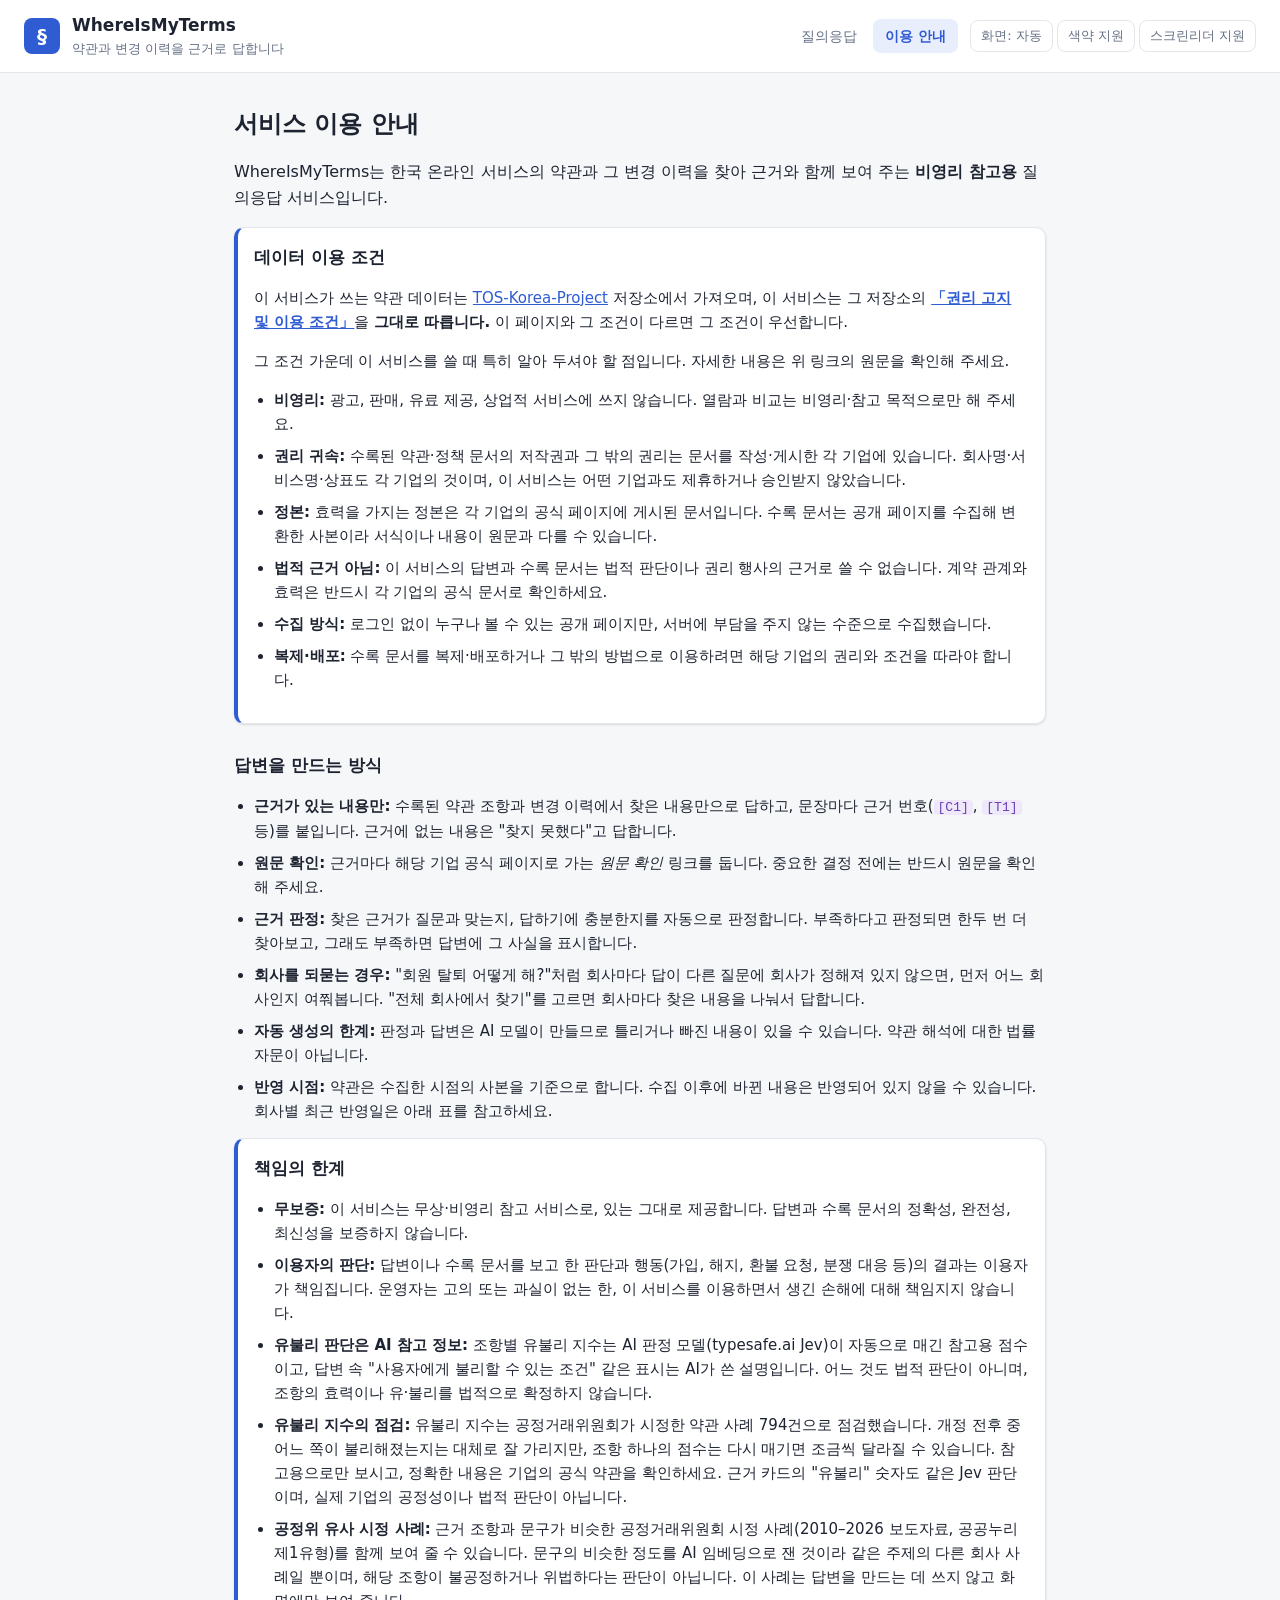
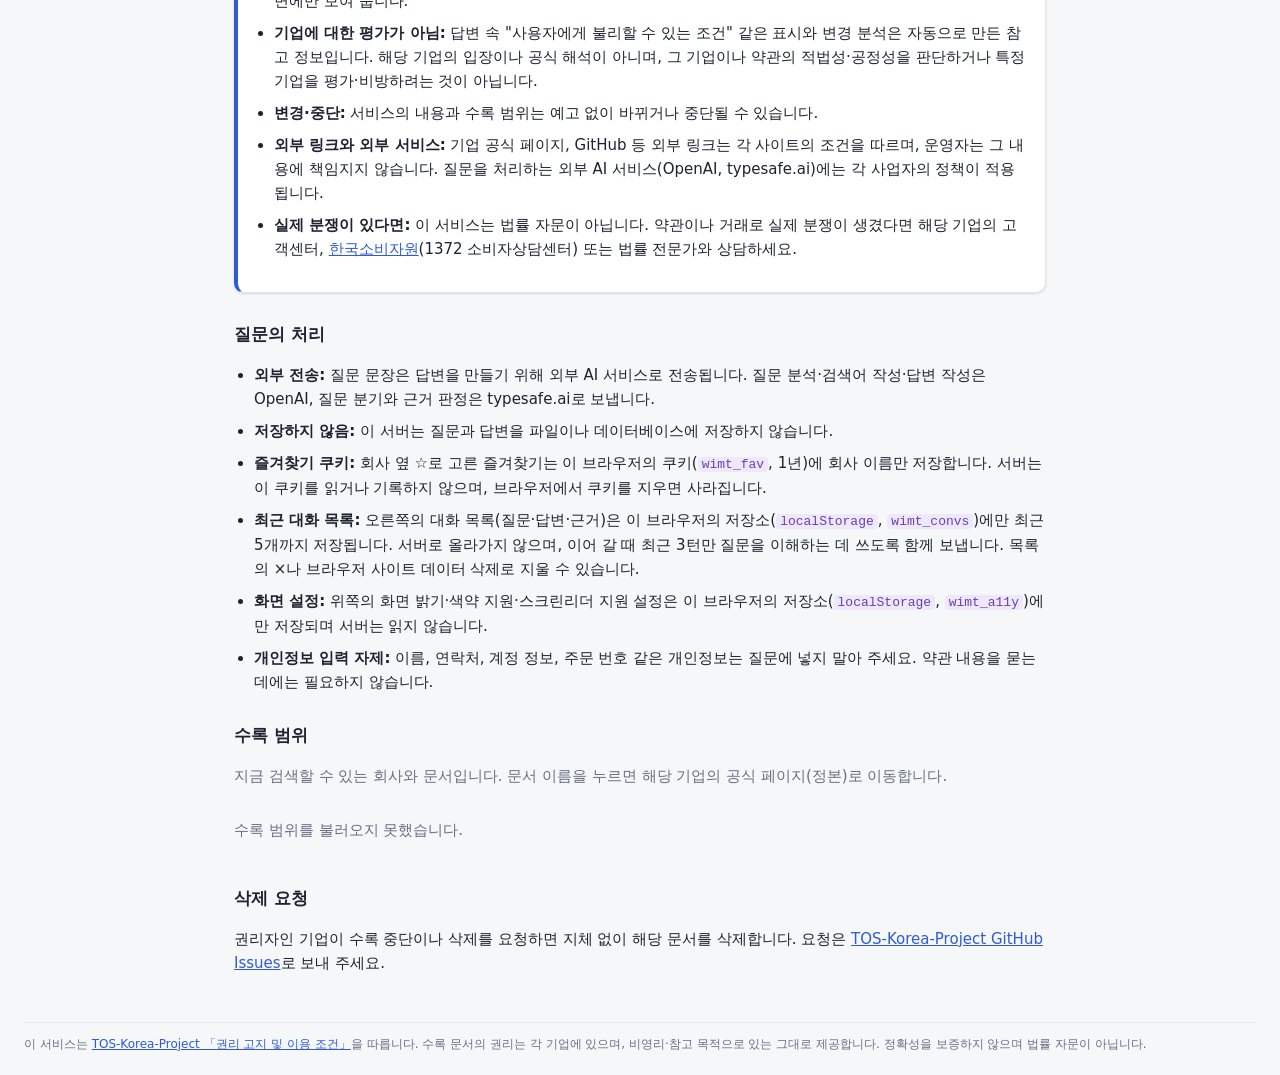
==== commit 049b0c8e: "1.1.0: 변경 이력 비교 보기, 날짜 되묻기, 최근순 이력, 공정위 사례 하이라이트, 화면 접근성 설정 - 날짜 없이 물은 이력 질문이 보류되면 관련 변경 목록을 최근 날짜부터" ====
--- a/wimt/web_static/rules.html
+++ b/wimt/web_static/rules.html
@@ -5,8 +5,10 @@
   <meta name="viewport" content="width=device-width, initial-scale=1">
   <title>서비스 이용 안내 · WhereIsMyTerms</title>
   <link rel="stylesheet" href="app.css">
+  <script src="a11y.js"></script>
 </head>
 <body>
+  <a class="skip" href="#main">본문으로 건너뛰기</a>
   <header class="topbar">
     <div class="brand">
       <span class="logo" aria-hidden="true">§</span>
@@ -21,7 +23,7 @@
     </div>
   </header>
 
-  <main class="doc">
+  <main id="main" class="doc" tabindex="-1">
     <h1>서비스 이용 안내</h1>
     <p class="lead">WhereIsMyTerms는 한국 온라인 서비스의 약관과 그 변경 이력을 찾아 근거와 함께 보여 주는 <strong>비영리 참고용</strong> 질의응답 서비스입니다.</p>
 
@@ -88,6 +90,7 @@
           서버는 이 쿠키를 읽거나 기록하지 않으며, 브라우저에서 쿠키를 지우면 사라집니다.</li>
         <li><strong>최근 대화 목록:</strong> 오른쪽의 대화 목록(질문·답변·근거)은 이 브라우저의 저장소(<code>localStorage</code>, <code>wimt_convs</code>)에만 최근 5개까지 저장됩니다.
           서버로 올라가지 않으며, 이어 갈 때 최근 3턴만 질문을 이해하는 데 쓰도록 함께 보냅니다. 목록의 ×나 브라우저 사이트 데이터 삭제로 지울 수 있습니다.</li>
+        <li><strong>화면 설정:</strong> 위쪽의 화면 밝기·색약 지원·스크린리더 지원 설정은 이 브라우저의 저장소(<code>localStorage</code>, <code>wimt_a11y</code>)에만 저장되며 서버는 읽지 않습니다.</li>
         <li><strong>개인정보 입력 자제:</strong> 이름, 연락처, 계정 정보, 주문 번호 같은 개인정보는 질문에 넣지 말아 주세요. 약관 내용을 묻는 데에는 필요하지 않습니다.</li>
       </ul>
     </section>
--- a/wimt/web_static/app.css
+++ b/wimt/web_static/app.css
@@ -3,15 +3,37 @@
   --accent: #2f5bd3; --accent-soft: #e8eefc; --ok: #1f8a4c; --ok-soft: #e6f4ec; --warn: #b26a00; --warn-soft: #fdf2e0;
   --err: #c0362c; --err-soft: #fbeaea; --cite: #6a3fb5; --cite-soft: #efe8fb;
   --radius: 10px; --shadow: 0 1px 2px rgba(16, 24, 40, .06), 0 1px 3px rgba(16, 24, 40, .08);
+  --hl: #fff1a8; --hl-line: #f2d54a; --hl-text: #6b5800;
   color-scheme: light;
 }
+/* 어두운 화면: 기기 설정을 따르되(자동), 화면 설정(a11y.js)에서 밝게·어둡게를 고르면 그것을 따른다 */
 @media (prefers-color-scheme: dark) {
-  :root {
+  :root:not([data-theme="light"]) {
     --bg: #12151c; --panel: #1a1f29; --text: #e6e9ef; --muted: #98a2b3; --line: #2b3240;
     --accent: #7ea2ff; --accent-soft: #1f2a44; --ok: #5cc98a; --ok-soft: #173024; --warn: #f0b35a; --warn-soft: #33270f;
     --err: #ff7b72; --err-soft: #3a1a1a; --cite: #b99cff; --cite-soft: #2a2140; --shadow: none;
+    --hl: #5a4a0c; --hl-line: #8a7415; --hl-text: #f5e27a;
     color-scheme: dark;
   }
+}
+:root[data-theme="dark"] {
+  --bg: #12151c; --panel: #1a1f29; --text: #e6e9ef; --muted: #98a2b3; --line: #2b3240;
+  --accent: #7ea2ff; --accent-soft: #1f2a44; --ok: #5cc98a; --ok-soft: #173024; --warn: #f0b35a; --warn-soft: #33270f;
+  --err: #ff7b72; --err-soft: #3a1a1a; --cite: #b99cff; --cite-soft: #2a2140; --shadow: none;
+  --hl: #5a4a0c; --hl-line: #8a7415; --hl-text: #f5e27a;
+  color-scheme: dark;
+}
+/* 색약 지원: 빨강·초록(적록 색각이상에서 구별이 어렵다) 대신 파랑·주황 (Okabe–Ito 계열). 색 말고도 밑줄·취소선·기호로 구분한다 */
+:root[data-cvd="on"] {
+  --ok: #0067a5; --ok-soft: #e1eef8; --err: #b34d00; --err-soft: #fcebdc; --warn: #7a6200; --warn-soft: #f8f1d4;
+}
+@media (prefers-color-scheme: dark) {
+  :root[data-cvd="on"]:not([data-theme="light"]) {
+    --ok: #6cbcf0; --ok-soft: #12283a; --err: #ffa05c; --err-soft: #3a2412; --warn: #f0e05a; --warn-soft: #302c0e;
+  }
+}
+:root[data-cvd="on"][data-theme="dark"] {
+  --ok: #6cbcf0; --ok-soft: #12283a; --err: #ffa05c; --err-soft: #3a2412; --warn: #f0e05a; --warn-soft: #302c0e;
 }
 * { box-sizing: border-box; }
 [hidden] { display: none !important; }
@@ -21,6 +43,21 @@
 }
 button { font: inherit; cursor: pointer; }
 .sr-only { position: absolute; width: 1px; height: 1px; overflow: hidden; clip: rect(0 0 0 0); }
+
+/* 키보드 초점: 늘 보이게, 스크린리더 지원 모드에서는 더 굵게 */
+:focus-visible { outline: 2px solid var(--accent); outline-offset: 2px; }
+:root[data-sr="on"] :focus-visible { outline: 3px solid var(--accent); outline-offset: 3px; box-shadow: 0 0 0 6px var(--accent-soft); }
+.skip { position: absolute; left: 12px; top: -48px; z-index: 10; padding: 8px 14px; border-radius: 8px;
+        background: var(--accent); color: #fff; font-weight: 600; text-decoration: none; }
+.skip:focus { top: 8px; }
+/* 화면 설정 (이용 안내 옆) */
+.a11y { display: flex; flex-wrap: wrap; gap: 4px; }
+.a11y button { padding: 5px 10px; border: 1px solid var(--line); border-radius: 8px; background: var(--panel); color: var(--muted); font-size: 13px; }
+.a11y button:hover { color: var(--text); border-color: var(--accent); }
+.a11y button[aria-pressed="true"] { background: var(--accent-soft); border-color: var(--accent); color: var(--accent); font-weight: 600; }
+.a11y button[aria-pressed="true"]::before { content: "✓ "; }
+/* 움직임 줄이기를 켠 기기에서는 등장 효과를 끈다 */
+@media (prefers-reduced-motion: reduce) { *, *::before, *::after { animation: none !important; transition: none !important; } }
 
 .topbar { background: var(--panel); border-bottom: 1px solid var(--line); padding: 12px 24px; }
 .brand { display: flex; gap: 12px; align-items: center; max-width: 1560px; margin: 0 auto; }
@@ -96,10 +133,8 @@
 .ev-group + .ev-group { margin-top: 20px; }
 .ev-note { margin: -4px 0 8px; font-size: 12px; color: var(--muted); }
 .ev.law .tag { background: var(--warn-soft); color: var(--warn); }
-.ev mark.hl { background: #fff1a8; color: inherit; border-radius: 3px; padding: 0 1px; box-shadow: 0 0 0 1px #f2d54a inset; }
-@media (prefers-color-scheme: dark) { .ev mark.hl { background: #5a4a0c; box-shadow: 0 0 0 1px #8a7415 inset; } }
-.ev .hl-count { font-size: 11px; padding: 1px 6px; border-radius: 999px; background: #fff1a8; color: #6b5800; white-space: nowrap; flex: none; }
-@media (prefers-color-scheme: dark) { .ev .hl-count { background: #5a4a0c; color: #f5e27a; } }
+.ev mark.hl { background: var(--hl); color: inherit; border-radius: 3px; padding: 0 1px; box-shadow: 0 0 0 1px var(--hl-line) inset; }
+.ev .hl-count { font-size: 11px; padding: 1px 6px; border-radius: 999px; background: var(--hl); color: var(--hl-text); white-space: nowrap; flex: none; }
 /* 유불리 지수 칩 (Jev 참고 점수): 불리 기준(−0.7) 이하는 빨강, +0.5 이상은 초록, 그 사이는 회색 */
 .ev .favor, .ev .ftc-count { font-size: 11px; padding: 1px 6px; border-radius: 999px; white-space: nowrap; flex: none;
   font-variant-numeric: tabular-nums; cursor: help; }
@@ -153,11 +188,33 @@
 .step .step-time:empty { display: none; }
 .step.running { border-color: var(--accent); background: var(--accent-soft); }
 .step.running .icon { border-color: var(--accent); border-top-color: transparent; animation: spin .8s linear infinite; }
-.step.done .icon { background: var(--ok); border-color: var(--ok); color: #fff; }
-.step.error .icon { background: var(--err); border-color: var(--err); color: #fff; }
+.step.done .icon { background: var(--ok); border-color: var(--ok); color: var(--panel); }
+.step.error .icon { background: var(--err); border-color: var(--err); color: var(--panel); }
 .step.skipped { opacity: .45; }
 @keyframes spin { to { transform: rotate(360deg); } }
 @media (prefers-reduced-motion: reduce) { .step.running .icon { animation: none; } }
+
+/* 진행 중 근거: 검색·판정·법령 조회가 끝날 때마다 쌓인다 (최종 근거는 답변 아래) */
+.live { margin-top: 12px; border-top: 1px dashed var(--line); padding-top: 10px; }
+.live-head { font-size: 12px; font-weight: 600; color: var(--muted); margin-bottom: 6px; cursor: pointer; user-select: none; }
+.live-head:hover { color: var(--text); }
+.live:not([open]) .live-head { margin-bottom: 0; }
+.live-list { list-style: none; margin: 0; padding: 0; display: grid; gap: 6px; max-height: 300px; overflow: auto; }
+.live-item { display: grid; grid-template-columns: auto 1fr auto; gap: 2px 8px; align-items: baseline; padding: 6px 10px;
+             border: 1px solid var(--line); border-radius: 8px; background: var(--panel); font-size: 12px;
+             transition: opacity .3s, border-color .3s, background .3s; }
+.live-item.new { animation: live-in .35s ease-out both; }
+@keyframes live-in { from { opacity: 0; transform: translateY(6px); } to { opacity: 1; transform: none; } }
+.live-item .kind { font-size: 11px; padding: 0 6px; border-radius: 999px; background: var(--accent-soft); color: var(--accent); white-space: nowrap; }
+.live-item.law .kind { background: var(--warn-soft); color: var(--warn); }
+.live-item .name { font-weight: 600; overflow: hidden; text-overflow: ellipsis; white-space: nowrap; }
+.live-item .snip { grid-column: 2 / 4; color: var(--muted); overflow: hidden; text-overflow: ellipsis; white-space: nowrap; }
+.live-item .verdict { font-size: 11px; white-space: nowrap; color: var(--muted); }
+.live-item.judging .verdict::after { content: "판정 대기"; }
+.live-item.kept { border-color: var(--ok); background: var(--ok-soft); }
+.live-item.kept .verdict { color: var(--ok); font-weight: 600; }
+.live-item.dropped { opacity: .5; }
+@media (prefers-reduced-motion: reduce) { .live-item.new { animation: none; } .live-item { transition: none; } }
 
 .error { border-color: var(--err); background: var(--err-soft); color: var(--err); }
 .notice { padding: 10px 12px; border-radius: 8px; background: var(--warn-soft); color: var(--warn); margin-bottom: 12px; font-size: 14px; }
@@ -182,14 +239,24 @@
 .ev { background: var(--panel); border: 1px solid var(--line); border-radius: var(--radius); overflow: hidden; }
 .ev.cited { border-color: var(--cite); }
 .ev.flash { box-shadow: 0 0 0 3px var(--cite-soft); }
-.ev summary { cursor: pointer; padding: 10px 12px; display: flex; gap: 10px; align-items: baseline; list-style: none; }
+.ev summary { cursor: pointer; padding: 10px 12px; display: flex; flex-wrap: wrap; gap: 6px 10px; align-items: baseline; list-style: none; }
 .ev summary::-webkit-details-marker { display: none; }
 .ev .tag { font-weight: 700; font-size: 12px; padding: 1px 7px; border-radius: 6px; background: var(--cite-soft); color: var(--cite); flex: none; }
 .ev:not(.cited) .tag { background: var(--line); color: var(--muted); }
-.ev .head { font-size: 14px; }
+.ev .head { font-size: 14px; flex: 1 1 300px; min-width: 0; }   /* 칩이 많으면 제목을 줄이지 않고 칩이 다음 줄로 */
 .ev .sub { color: var(--muted); font-size: 12px; margin-left: auto; white-space: nowrap; }
 .ev pre { margin: 0; padding: 12px; border-top: 1px solid var(--line); white-space: pre-wrap; word-break: break-word;
           font: 13px/1.6 inherit; background: var(--bg); max-height: 420px; overflow: auto; }
+.date-list { margin-top: 12px; }
+.date-list .ev-note { margin: 0; }
+.cmp { border-top: 1px solid var(--line); padding: 10px 12px 12px; background: var(--bg); }
+.cmp-head { margin: 4px 0 6px; font-size: 13px; font-weight: 600; display: flex; flex-wrap: wrap; gap: 6px 12px; align-items: baseline; }
+.cmp-note { margin: 4px 0 8px; font-size: 12px; color: var(--muted); }
+.cmp .legend { font-weight: 400; font-size: 12px; display: flex; gap: 8px; }
+.ev .cmp pre.diff { border: 1px solid var(--line); border-radius: 8px; background: var(--panel); margin-bottom: 10px; }
+.diff del, .legend del { background: var(--err-soft); color: var(--err); text-decoration: line-through; border-radius: 3px; }
+.diff ins, .legend ins { background: var(--ok-soft); color: var(--ok); text-decoration: underline 2px; text-underline-offset: 3px; border-radius: 3px; font-weight: 600; }
+.diff .skip { display: block; margin: 4px 0; color: var(--muted); font-size: 12px; text-align: center; }
 .count { color: var(--muted); font-weight: 400; }
 .trace { margin-top: 12px; }
 .trace summary { cursor: pointer; color: var(--muted); font-size: 13px; }
